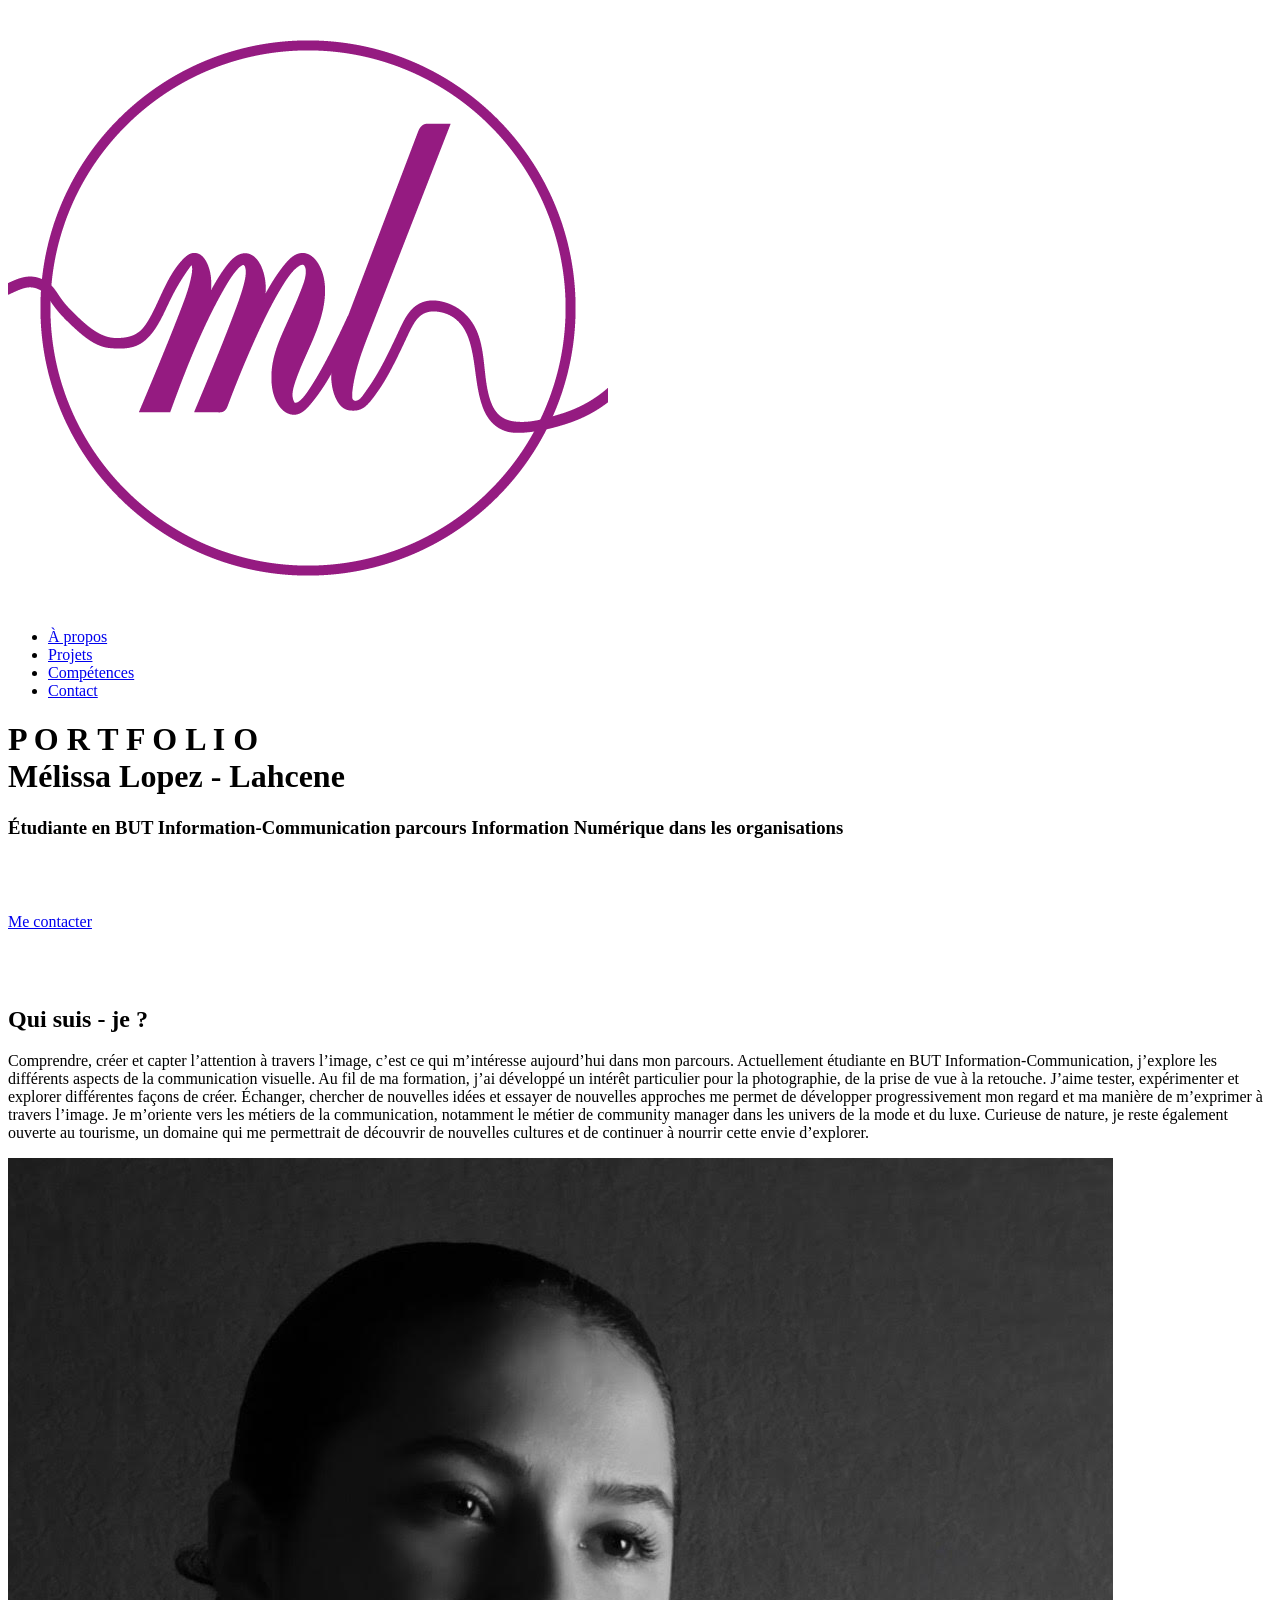
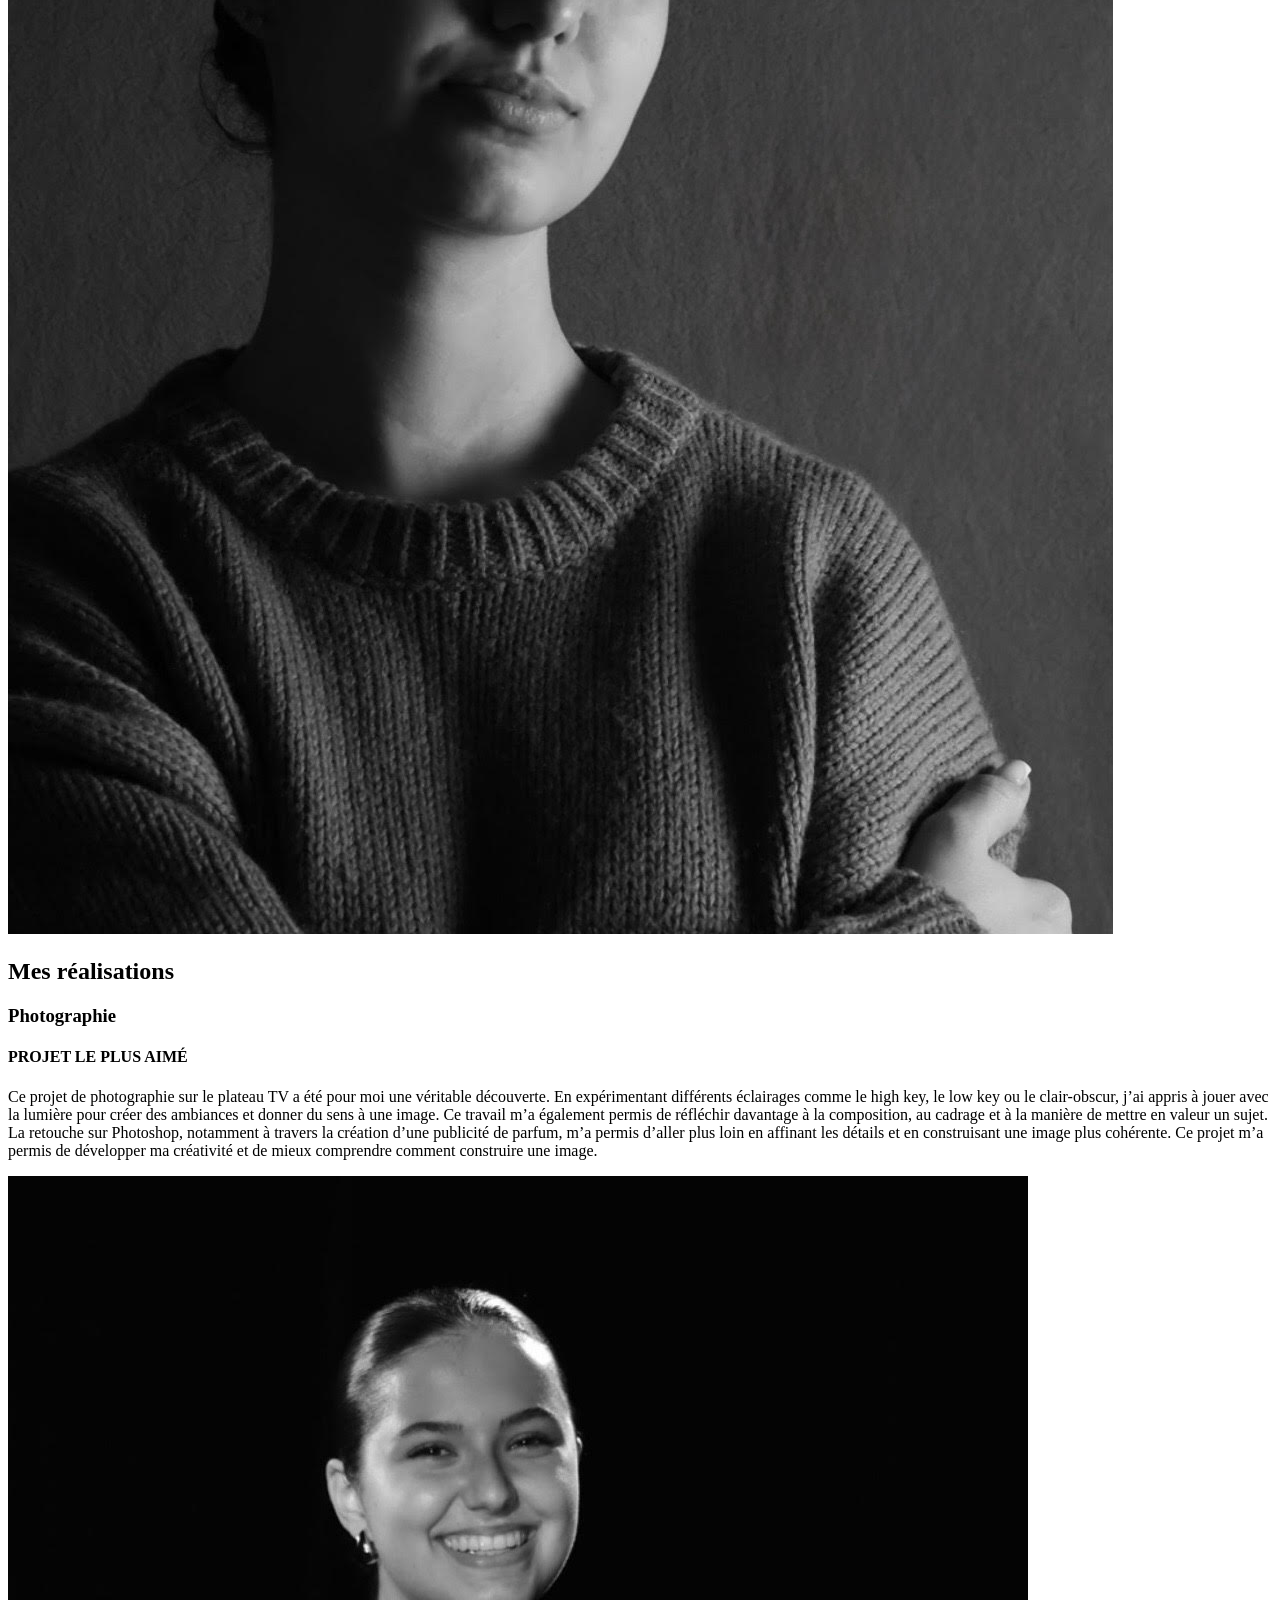
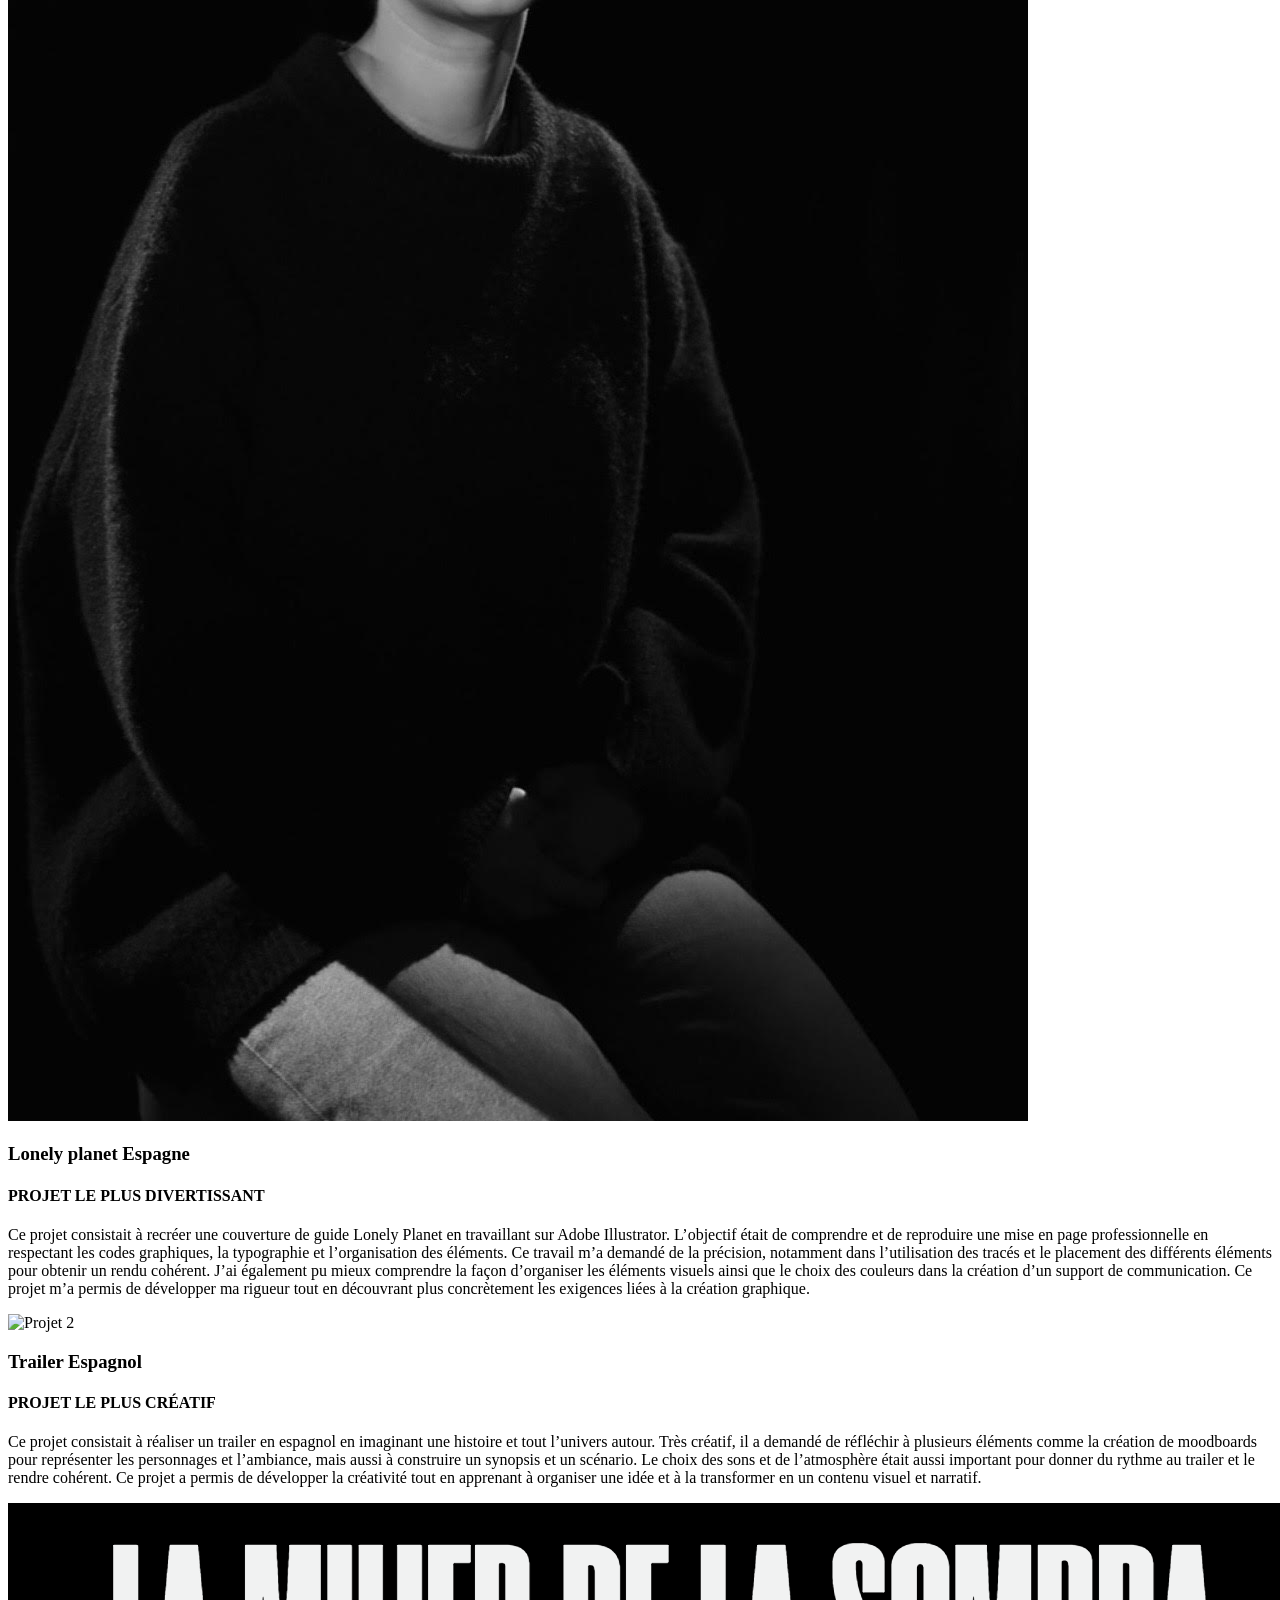
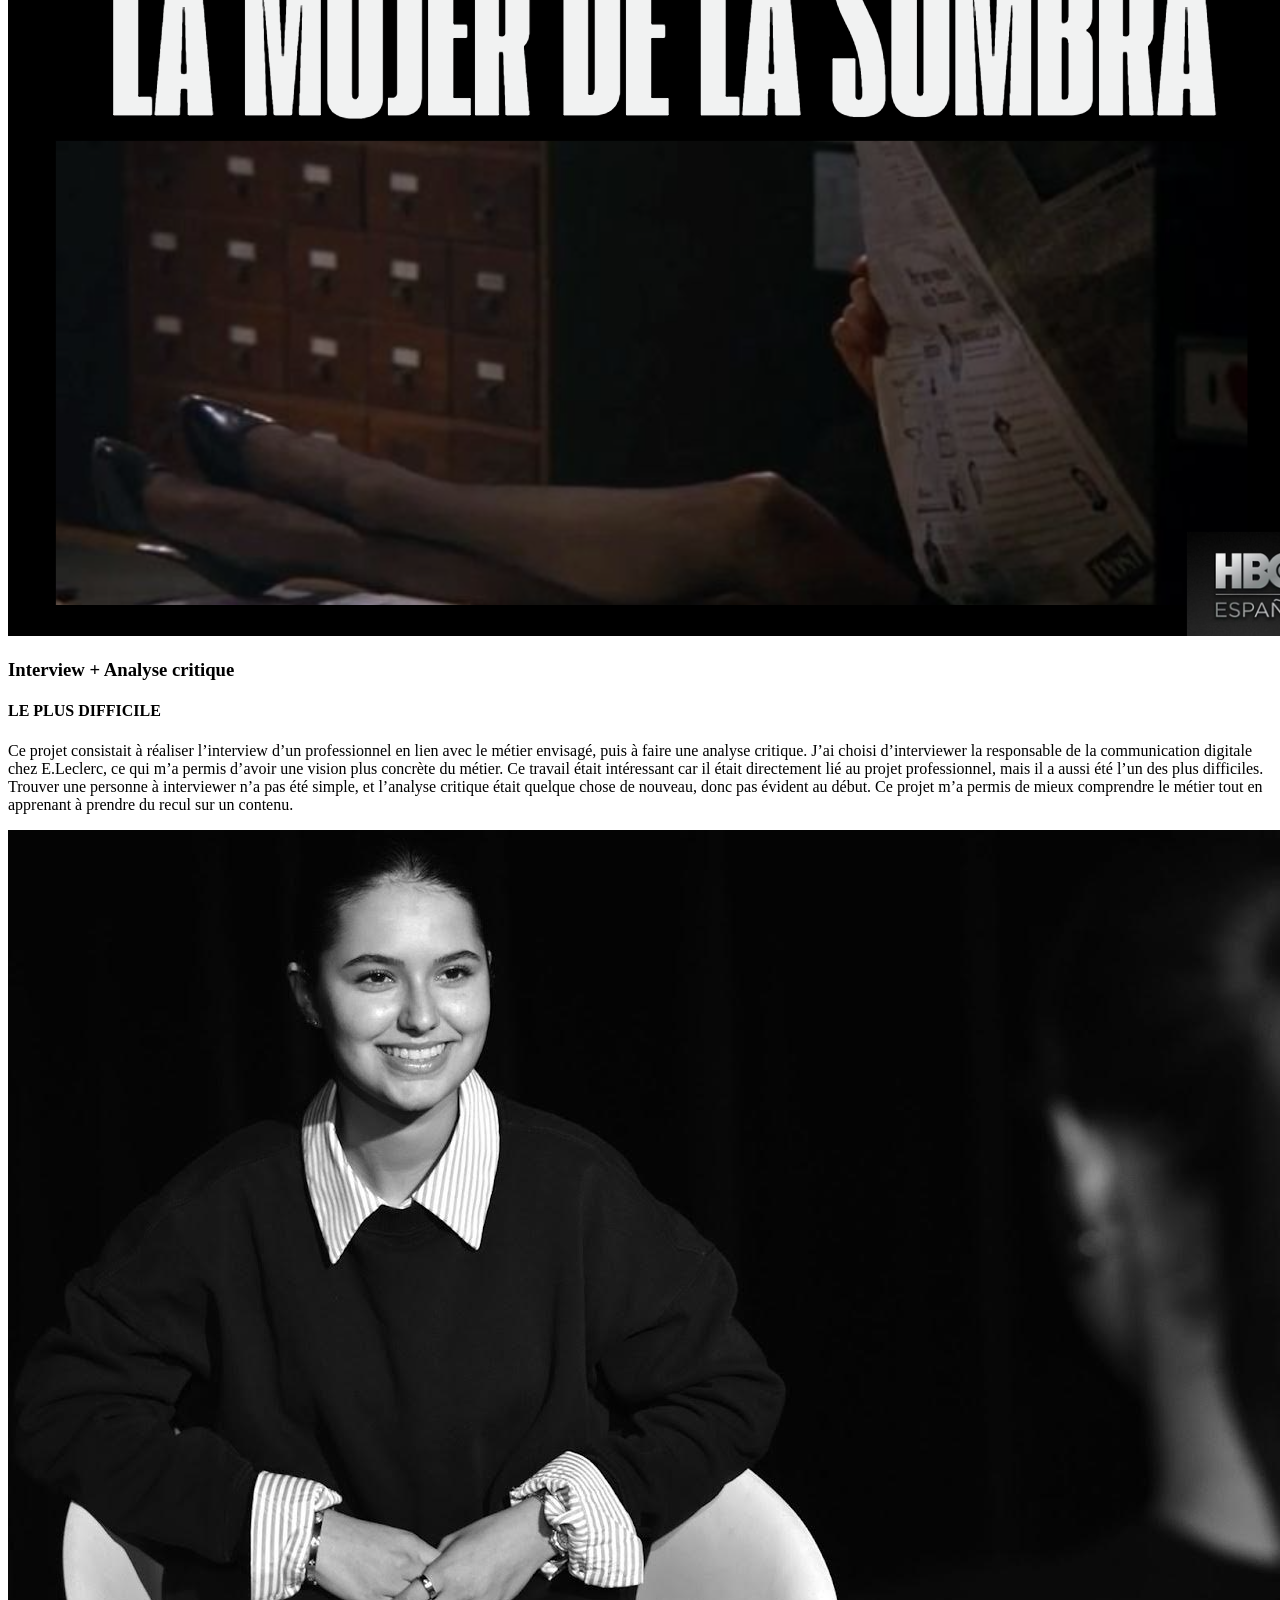
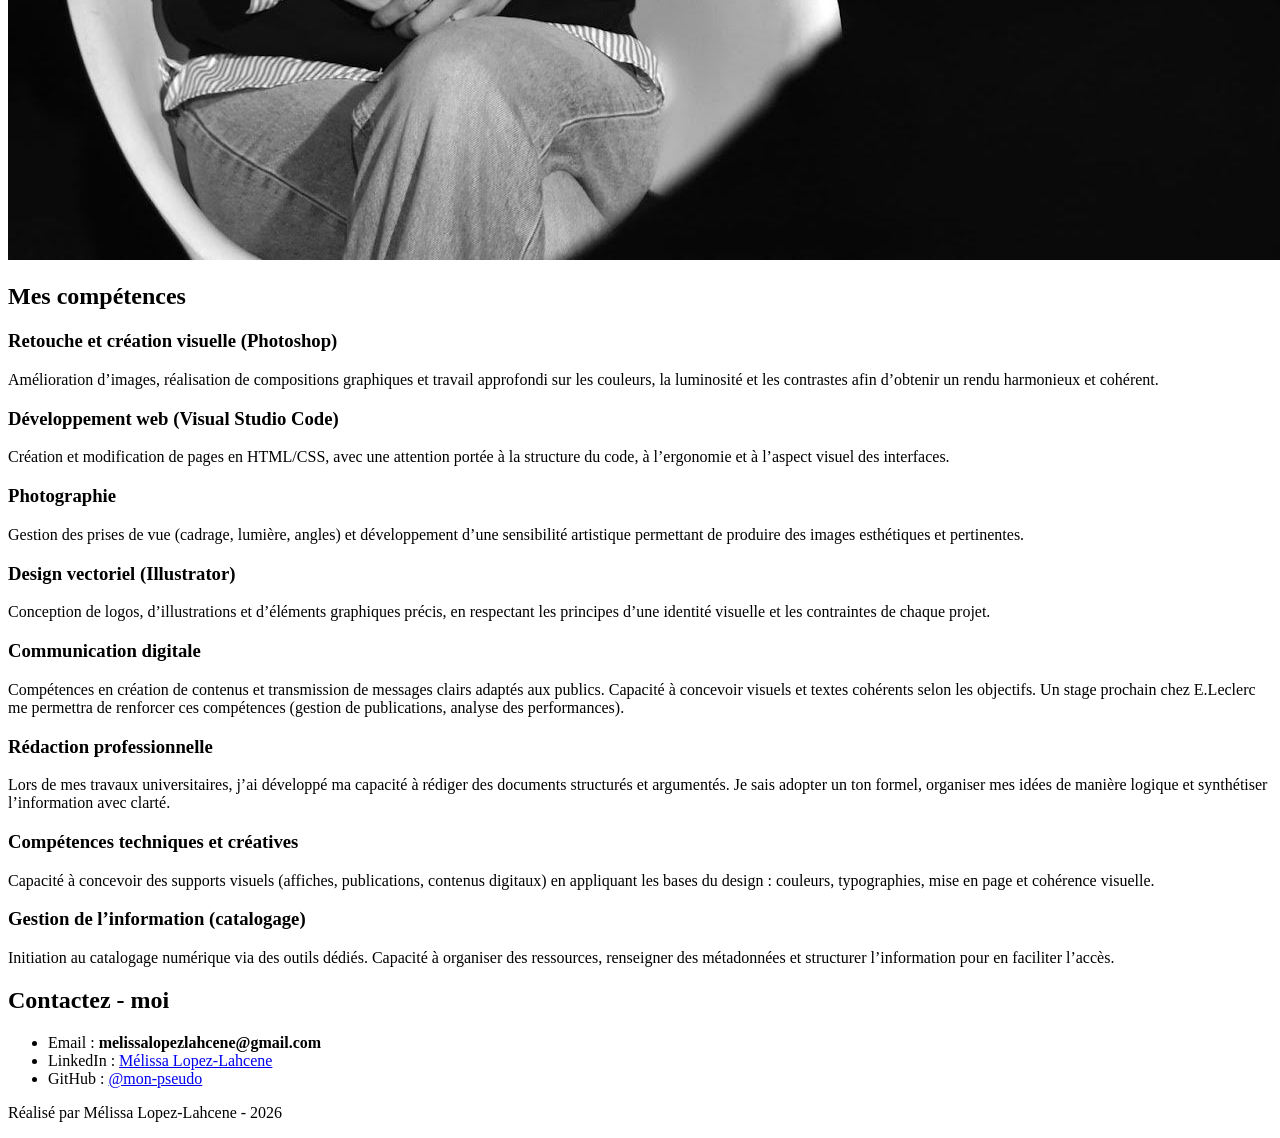
==== index.html @ 07a75ca9 "Add files via upload Premier envoi du site" ====
<!DOCTYPE html>
<html lang="fr">
<head>
    <meta charset="UTF-8">
    <meta name="viewport" content="width=device-width, initial-scale=1.0">
    <title>Portfolio Mélissa Lopez-Lahcene</title>
    <link rel="stylesheet" href="styles/styles-minimalist.css">
</head>
<body>

    <nav>
        <a href="index.html">
            <img src="images/Logo.png" alt="Logo" class="img-logo">
        </a>
        <ul>
            <li><a href="#about">À propos</a></li>
            <li><a href="#projects">Projets</a></li>
            <li><a href="#skills">Compétences</a></li>
            <li><a href="#contact">Contact</a></li>
        </ul>
    </nav>

    <header>
        <div id="hero-text">
            <h1>
                
                <span class="title">
                    <span>P</span>
                    <span>O</span>
                    <span>R</span>
                    <span>T</span>
                    <span>F</span>
                    <span>O</span>
                    <span>L</span>
                    <span>I</span>
                    <span>O</span>
                </span>

                <br>
                <span class="subtitle">
                     Mélissa Lopez - Lahcene
                </span>
            </h1>
    
            <h3>Étudiante en BUT Information-Communication parcours Information Numérique dans les organisations</h3>
            <a style="line-height: 8;" href="#contact" class="btn">Me contacter</a>
    </header>

<section id="about">
    <h2>Qui suis - je ?</h2>

    <div class="about-container">
        <p>
            Comprendre, créer et capter l’attention à travers l’image, c’est ce qui m’intéresse aujourd’hui dans mon parcours.
            Actuellement étudiante en BUT Information-Communication, j’explore les différents aspects de la communication visuelle. Au fil de ma formation, j’ai développé un intérêt particulier pour la photographie, de la prise de vue à la retouche.
            J’aime tester, expérimenter et explorer différentes façons de créer. Échanger, chercher de nouvelles idées et essayer de nouvelles approches me permet de développer progressivement mon regard et ma manière de m’exprimer à travers l’image.
            Je m’oriente vers les métiers de la communication, notamment le métier de community manager dans les univers de la mode et du luxe. Curieuse de nature, je reste également ouverte au tourisme, un domaine qui me permettrait de découvrir de nouvelles cultures et de continuer à nourrir cette envie d’explorer.
        </p>

        <img src="images/Photo à propos de moi.jpg" alt="Photo de moi">
    </div>
</section>

    <section id="projects">
        <h2>Mes réalisations</h2>
        <div class="grid-2">
            <article>
                 <div class="info">
                    <h3>Photographie</h3>
                    <h4>PROJET LE PLUS AIMÉ</h4>
                    <p class="description"> Ce projet de photographie sur le plateau TV a été pour moi une véritable découverte. 
                        En expérimentant différents éclairages comme le high key, le low key ou le clair-obscur, j’ai appris à jouer 
                        avec la lumière pour créer des ambiances et donner du sens à une image. Ce travail m’a également permis de réfléchir 
                        davantage à la composition, au cadrage et à la manière de mettre en valeur un sujet. La retouche sur Photoshop, notamment 
                        à travers la création d’une publicité de parfum, m’a permis d’aller plus loin en affinant les détails et en construisant 
                        une image plus cohérente. Ce projet m’a permis de développer ma créativité et de mieux comprendre comment construire une image.</p>
                </div>
                <div class="img-container"><img src="images/Cours photos.jpg" alt="Projet 1">
                </div>
            </article>

            <article>
                <div class="info">
                     <h3>Lonely planet Espagne</h3>
                    <h4>PROJET LE PLUS DIVERTISSANT</h4>
                    <p class="description"> Ce projet consistait à recréer une couverture de guide Lonely Planet en travaillant sur 
                        Adobe Illustrator. L’objectif était de comprendre et de reproduire une mise en page professionnelle en respectant 
                        les codes graphiques, la typographie et l’organisation des éléments. Ce travail m’a demandé de la précision, notamment 
                        dans l’utilisation des tracés et le placement des différents éléments pour obtenir un rendu cohérent. J’ai également pu 
                        mieux comprendre la façon d’organiser les éléments visuels ainsi que le choix des couleurs dans la création d’un support 
                        de communication. Ce projet m’a permis de développer ma rigueur tout en découvrant plus concrètement les exigences liées 
                        à la création graphique.</p>
                   
                </div>
                <div class="img-container">
                    <img src="images/lonely planet espagne.jpg" alt="Projet 2">
                </div>
            </article>

            <article>
                <div class="info">
                     <h3>Trailer Espagnol</h3>
                    <h4>PROJET LE PLUS CRÉATIF</h4>
                    <p class="description"> Ce projet consistait à réaliser un trailer en espagnol en imaginant une histoire et tout 
                        l’univers autour. Très créatif, il a demandé de réfléchir à plusieurs éléments comme la création de moodboards 
                        pour représenter les personnages et l’ambiance, mais aussi à construire un synopsis et un scénario. Le choix des 
                        sons et de l’atmosphère était aussi important pour donner du rythme au trailer et le rendre cohérent. Ce projet 
                        a permis de développer la créativité tout en apprenant à organiser une idée et à la transformer en un contenu visuel 
                        et narratif.</p>
                  
                </div>
                <div class="img-container">
                    <a href="https://canva.link/hrxlxkyrb93m8ll" target="_blank">
                       <img src="images/Trailer espagnol.png" alt="Projet 3">
                    </a>
                </div>
            </article>

            <article>
                <div class="info">
                     <h3>Interview + Analyse critique</h3>
                    <h4>LE PLUS DIFFICILE</h4>
                    <p class="description"> Ce projet consistait à réaliser l’interview d’un professionnel en lien avec le métier envisagé, puis 
                        à faire une analyse critique. J’ai choisi d’interviewer la responsable de la communication digitale chez E.Leclerc, ce qui m’a 
                        permis d’avoir une vision plus concrète du métier. Ce travail était intéressant car il était directement lié au projet 
                        professionnel, mais il a aussi été l’un des plus difficiles. Trouver une personne à interviewer n’a pas été simple, et 
                        l’analyse critique était quelque chose de nouveau, donc pas évident au début. Ce projet m’a permis de mieux comprendre 
                        le métier tout en apprenant à prendre du recul sur un contenu. </p>
                   
                </div>
                <div class="img-container">
                    <img src="images/Interview.jpg" alt="Projet 4">
                </div>
            </article>
            
        </div>
    </section>


     <section id="skills">
        <h2>Mes compétences</h2>
        <div class="grid-4">
            <article>
                <span class="icon"></span>
                <h3>Retouche et création visuelle (Photoshop)</h3>
                <p>Amélioration d’images, réalisation de compositions graphiques et travail approfondi sur les couleurs, la luminosité et les contrastes afin d’obtenir un rendu harmonieux et cohérent.</p>
            </article>

            <article>
                <span class="icon"></span>
                <h3>Développement web (Visual Studio Code)</h3>
                <p>Création et modification de pages en HTML/CSS, avec une attention portée à la structure du code, à l’ergonomie et à l’aspect visuel des interfaces.</p>
            </article>

            <article>
                <span class="icon"></span>
                <h3>Photographie</h3>
                <p>Gestion des prises de vue (cadrage, lumière, angles) et développement d’une sensibilité artistique permettant de produire des images esthétiques et pertinentes.</p>
            </article>

            <article>
                <span class="icon"></span>
                <h3>Design vectoriel (Illustrator)</h3>
                <p>Conception de logos, d’illustrations et d’éléments graphiques précis, en respectant les principes d’une identité visuelle et les contraintes de chaque projet.</p>
            </article>

            <article>
                <span class="icon"></span>
                <h3>Communication digitale</h3>
                <p>Compétences en création de contenus et transmission de messages clairs adaptés aux publics. Capacité à concevoir visuels et textes cohérents selon les objectifs. Un stage prochain chez E.Leclerc me permettra de renforcer ces compétences (gestion de publications, analyse des performances).</p>
            </article>

            <article>
                <span class="icon"></span>
                <h3>Rédaction professionnelle</h3>
                <p> Lors de mes travaux universitaires, j’ai développé ma capacité à rédiger des documents structurés et argumentés. Je sais adopter un ton formel, organiser mes idées de manière logique et synthétiser l’information avec clarté.</p>
            </article>

            <article>
                <span class="icon"></span>
                <h3>Compétences techniques et créatives</h3>
                <p>Capacité à concevoir des supports visuels (affiches, publications, contenus digitaux) en appliquant les bases du design : couleurs, typographies, mise en page et cohérence visuelle.</p>
            </article>
            
            <article>
                <span class="icon"></span>
                <h3>Gestion de l’information (catalogage)</h3>
                <p>Initiation au catalogage numérique via des outils dédiés. Capacité à organiser des ressources, renseigner des métadonnées et structurer l’information pour en faciliter l’accès.</p>
            </article>

        </div>
    </section>

    <section id="contact">
        <h2>Contactez - moi</h2>
        <ul>
            <li>Email : <strong>melissalopezlahcene@gmail.com</strong></li>
            <li>LinkedIn : <a href="https://www.linkedin.com/in/m%C3%A9lissa-lopez-lahcene-a9044739a/" 
                              target="_blank"> Mélissa Lopez-Lahcene </a></li>
            <li>GitHub : <a href="#">@mon-pseudo</a></li>
        </ul>
    </section>

    <footer>
        <p>Réalisé par Mélissa Lopez-Lahcene - 2026</p>
    </footer>

</body>
</html>
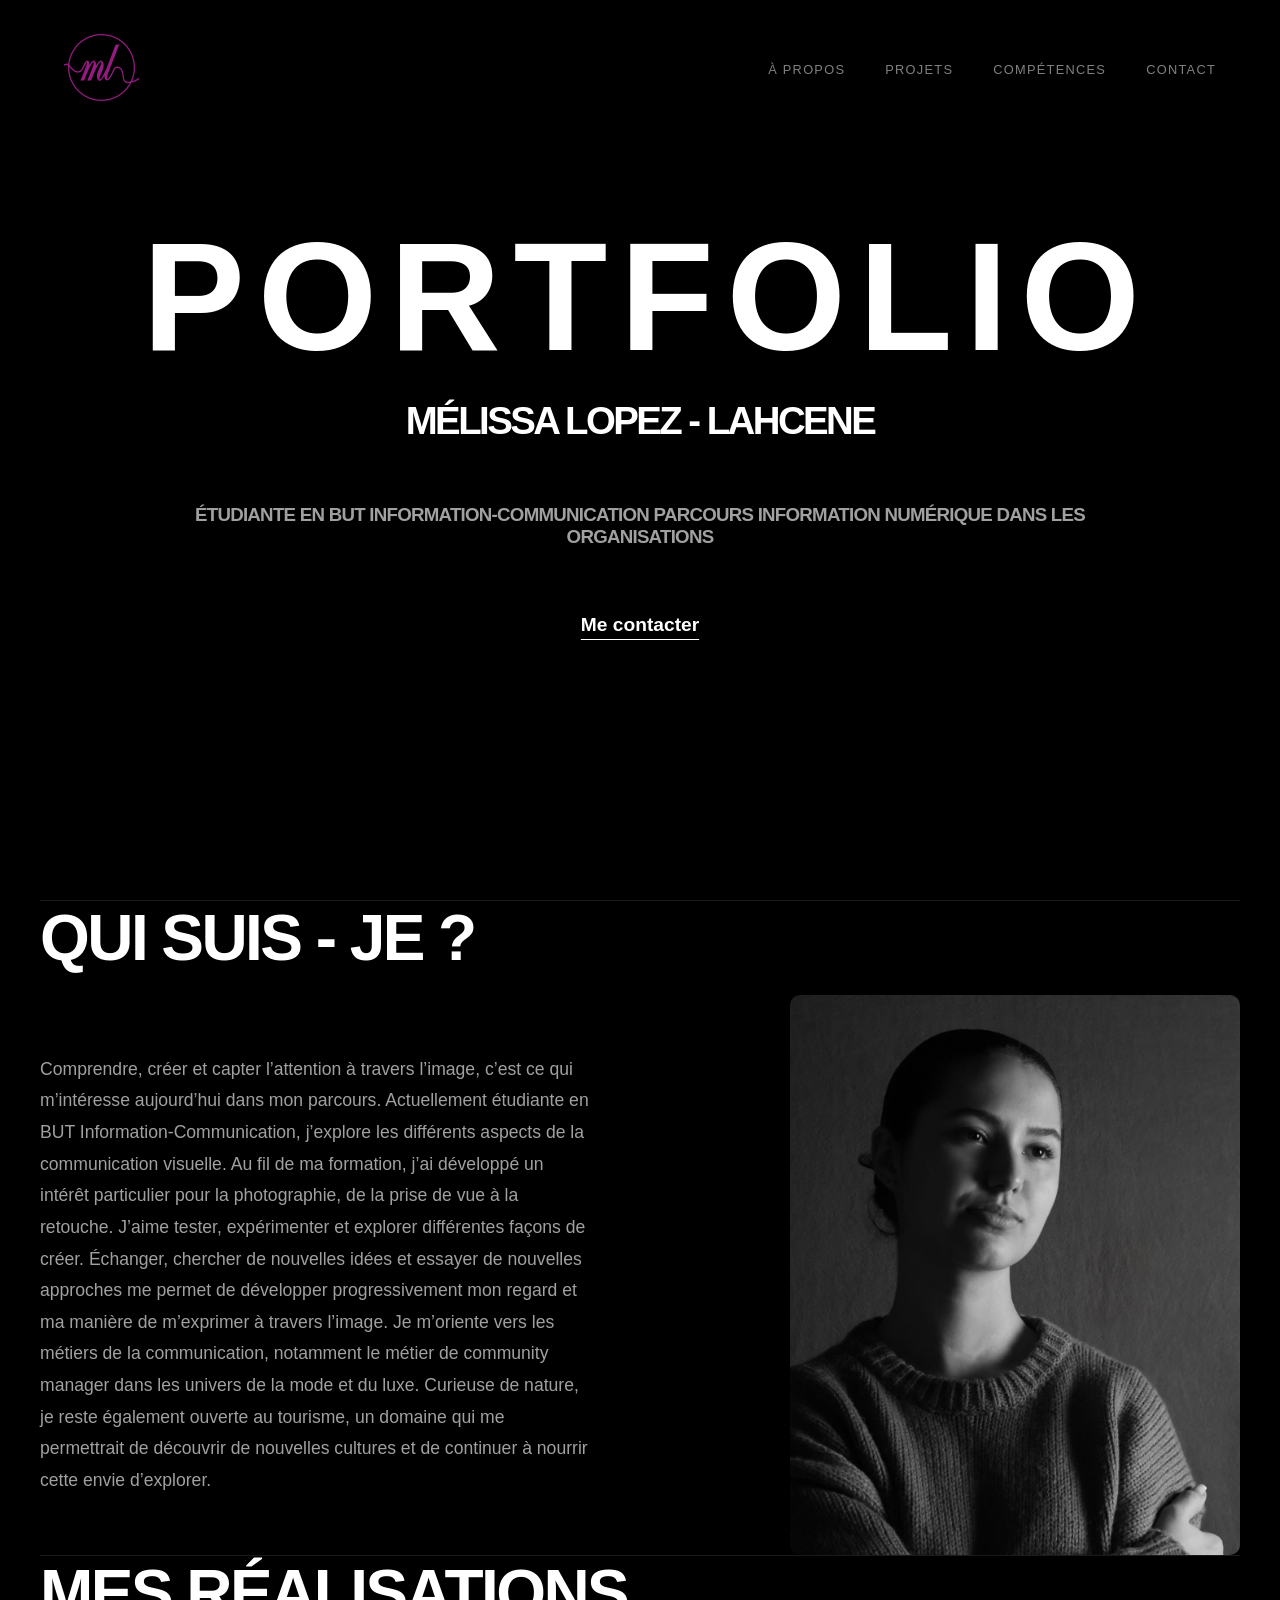
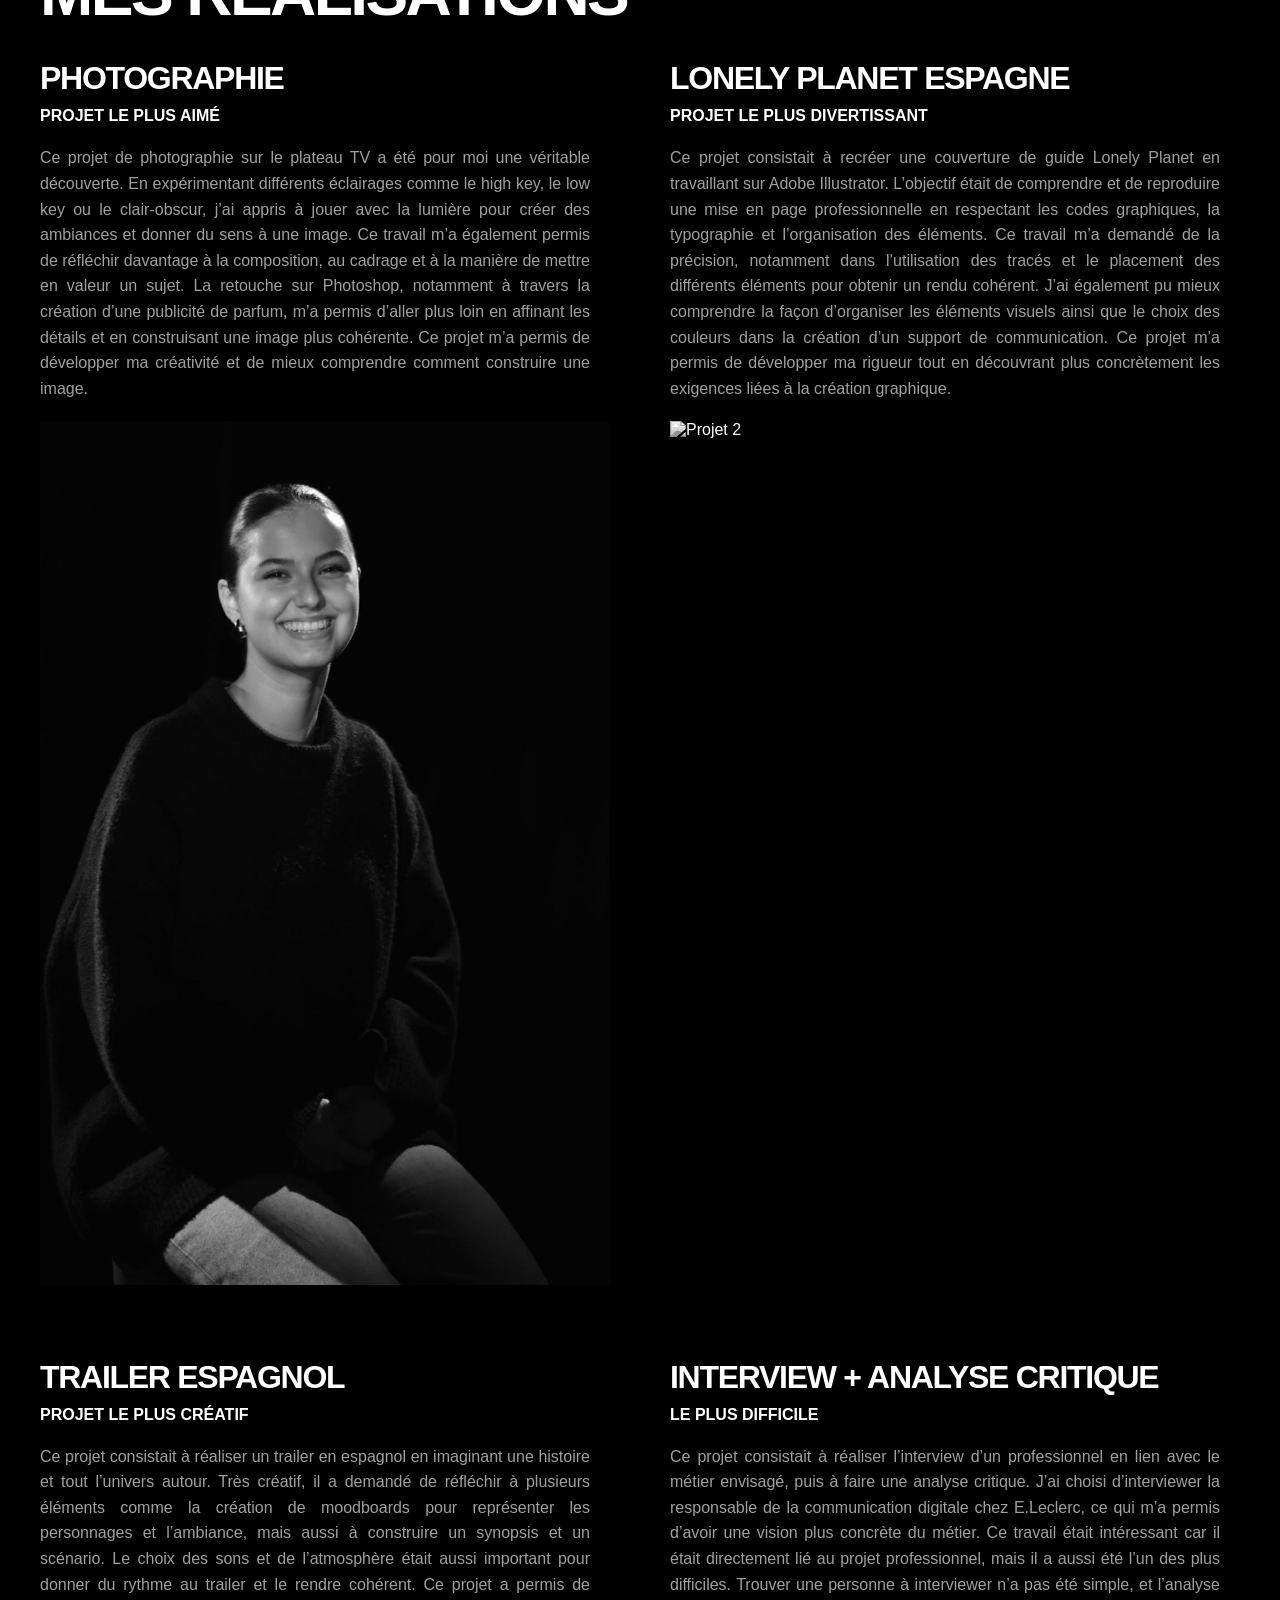
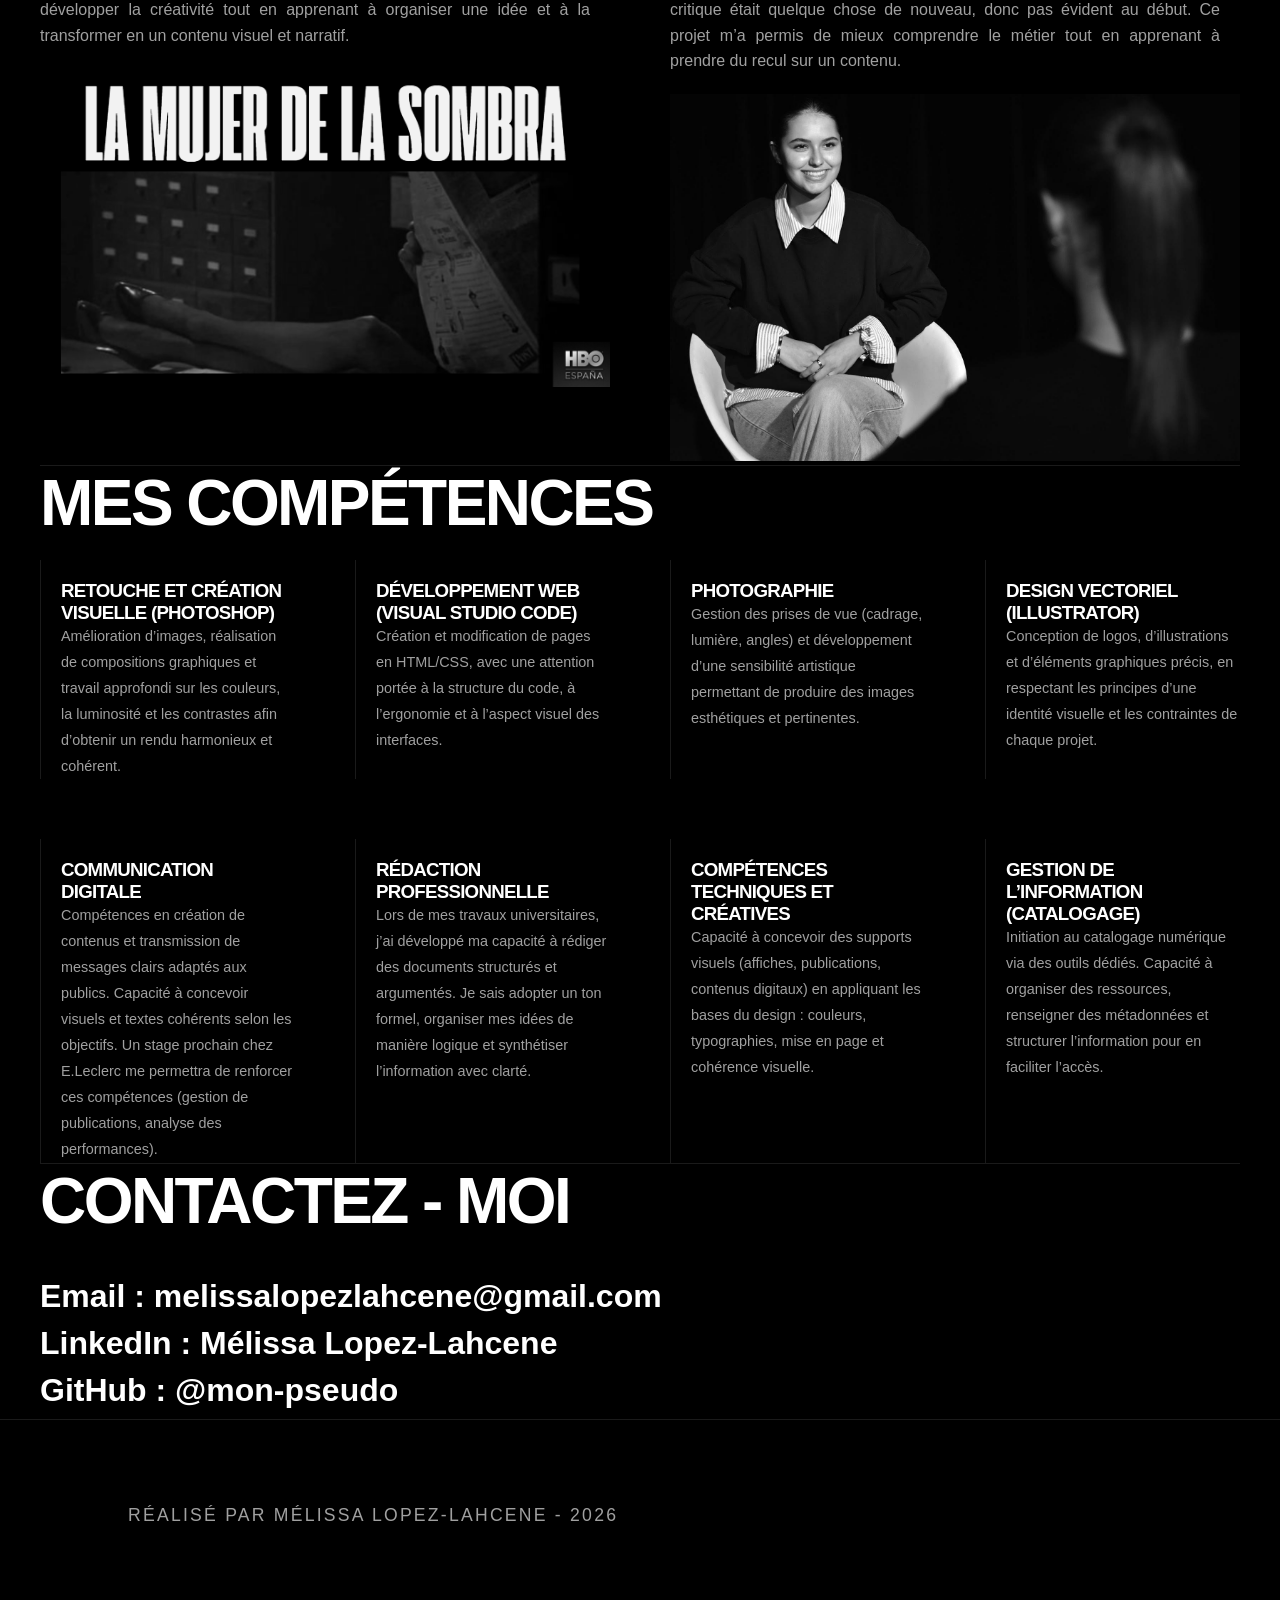
==== commit 9b464bf2: "Add files via upload Premier envoi du site" ====
--- a/index.html
+++ b/index.html
@@ -4,7 +4,7 @@
     <meta charset="UTF-8">
     <meta name="viewport" content="width=device-width, initial-scale=1.0">
     <title>Portfolio Mélissa Lopez-Lahcene</title>
-    <link rel="stylesheet" href="styles/styles-minimalist.css">
+    <link rel="stylesheet" href="./style.css">
 </head>
 <body>
 
--- a/style.css
+++ b/style.css
@@ -0,0 +1,260 @@
+/* --- VARIABLES --- */
+:root {
+    --bg: #000000;
+    --text: #ffffff;
+    --grey: #1a1a1a;
+    --accent: #ffffff;
+    --transition: all 0.5s ease;
+}
+
+/* --- RESET & BASE --- */
+* { margin: 0; padding: 0; box-sizing: border-box; }
+html { scroll-behavior: smooth; }
+body { 
+    background-color: var(--bg);
+    color: var(--text);
+    font-family: 'Inter', 'Helvetica Neue', sans-serif;
+    -webkit-font-smoothing: antialiased;
+    overflow-x: hidden; /* ✅ corrige le scroll horizontal */
+}
+
+/* --- TYPOGRAPHIE --- */
+p {
+    max-width: 70ch;
+    margin-inline: 0;
+    font-size: 1.1rem;
+    line-height: 1.8;
+    color: #a0a0a0;
+}
+
+h1, h2, h3 { 
+    font-weight: 800; 
+    text-transform: uppercase;
+    letter-spacing: -0.04em;
+}
+
+/* --- NAVIGATION --- */
+nav {
+    position: fixed;
+    top: 0;
+    width: 100%;
+    display: flex;
+    justify-content: space-between;
+    align-items: center;
+    padding: 30px 5%;
+    background: rgba(0,0,0,0.9);
+    z-index: 1000;
+}
+
+#logo { font-size: 0.9rem; letter-spacing: 0.2em; font-weight: 900; }
+#logo img { display: none; }
+
+nav ul { display: flex; list-style: none; gap: 40px; }
+nav a { 
+    text-decoration: none; 
+    color: var(--text); 
+    font-size: 0.8rem; 
+    text-transform: uppercase;
+    letter-spacing: 0.1em;
+    opacity: 0.5;
+}
+nav a:hover { opacity: 1; }
+
+.img-logo { width: 75px; }
+nav a:has(.img-logo){ opacity: 1; }
+
+/* --- HEADER --- */
+header {
+    height: 100vh;
+    display: flex;
+    align-items: center;
+    justify-content: center;
+    padding: 0 10%;
+}
+
+/* --- HERO TEXT --- */
+#hero-text {
+    text-align: center;
+}
+
+/* taille globale cohérente */
+#hero-text h1 { 
+    font-size: clamp(2rem, 6vw, 4rem);
+    line-height: 1.2;
+    margin: 0;
+}
+
+/* --- PORTFOLIO (animés) --- */
+#hero-text .title span {
+    font-size: clamp(4.5rem, 12vw, 10.5rem);
+    line-height: 1.3;
+
+    opacity: 0;
+    display: inline-block;
+    transform: translateY(20px);
+    animation: appear 2s forwards;
+}
+
+/* --- NOM --- */
+#hero-text .subtitle {
+    font-size: clamp(1.5rem, 3vw, 2.5rem);
+    display: block;
+
+    opacity: 0;
+    animation: fadeIn 1s ease forwards;
+    animation-delay: 1s;
+}
+
+/* petit texte */
+#hero-text h3{
+    margin-top: 60px;
+    color: #a0a0a0;
+}
+
+#hero-img { display: none; }
+
+/* --- BOUTON --- */
+.btn {
+    font-size: 1.2rem;
+    color: var(--text);
+    text-decoration: underline;
+    text-underline-offset: 8px;
+    font-weight: bold;
+}
+
+/* --- SECTIONS --- */
+section { 
+    border-top: 1px solid var(--grey); 
+    max-width: 1200px;
+    margin:auto;
+}
+
+section h2 { 
+    font-size: 5vw; 
+    margin-bottom: 20px; 
+}
+
+/* Grilles */
+.grid-4, .grid-2 { display: grid; gap: 60px; }
+.grid-4 { grid-template-columns: repeat(auto-fit, minmax(200px, 1fr)); }
+.grid-2 { grid-template-columns: repeat(auto-fit, minmax(400px, 1fr)); }
+
+/* --- COMPÉTENCES --- */
+#skills article {
+    border-left: 1px solid var(--grey);
+    padding-left: 20px;
+    transition: var(--transition);
+}
+#skills article:hover { border-left-color: var(--text); }
+#skills article p { font-size: 0.9rem; }
+.icon { filter: grayscale(1) brightness(2); margin-bottom: 20px; display: block; }
+
+/* --- RÉALISATIONS --- */
+#projects article {
+    display: block;
+    background: transparent;
+    transition: var(--transition);
+}
+
+#projects .img-container { 
+    margin-top: 20px;
+    overflow: hidden;
+}
+
+#projects img { 
+    width: 100%; 
+    height: 100%; 
+    object-fit: cover; 
+    filter: grayscale(100%);
+    transition: var(--transition); 
+}
+
+#projects article:hover img { 
+    filter: grayscale(0%);
+    transform: scale(1.03);
+}
+
+#projects .info h3 { 
+    font-size: 2rem; 
+    margin: 10px 0; 
+}
+
+h4 { margin-bottom: 20px; }
+
+.description {
+    text-align: justify;
+    line-height: 1.6;   /* un peu moins espacé */
+    font-size: 1rem;  /* ⬅️ réduit la taille du texte */
+    max-width: 550px;   /* ⬅️ évite que ça fasse une ligne trop longue */
+}
+
+#projects .info img {
+    width: 70%;
+    height: 100%;
+    object-fit: cover;
+}
+
+/* --- CONTACT --- */
+#contact { text-align: left; }
+#contact ul { list-style: none; margin-top: 40px; }
+#contact li { font-size: 2rem; font-weight: bold; margin-bottom: 10px; }
+#contact a { color: var(--text); text-decoration: none; }
+#contact a:hover { color: #555; }
+
+/* --- FOOTER --- */
+footer {
+    padding: 80px 10%;
+    border-top: 1px solid var(--grey);
+    font-size: 0.7rem;
+    text-transform: uppercase;
+    letter-spacing: 0.2em;
+    color: #555;
+}
+
+/* --- RESPONSIVE --- */
+@media (max-width: 768px) {
+    #hero-text h1 { font-size: 4rem; }
+    section h2 { font-size: 2.5rem; }
+    nav ul { display: none; }
+}
+
+section {
+    scroll-margin-top: 120px;
+}
+
+/* --- ANIMATIONS --- */
+@keyframes appear {
+    to {
+        opacity: 1;
+        transform: translateY(0);
+    }
+}
+
+@keyframes fadeIn {
+    to {
+        opacity: 1;
+    }
+}
+
+/* --- ABOUT --- */
+.about-container {
+    display: flex;
+    align-items: center;
+    gap: 200px;}
+
+.about-container p {
+    flex: 20;}
+
+.about-container img {
+    width: 450px;
+    border-radius: 10px;}
+
+/* Responsive */
+@media (max-width: 768px) {
+    .about-container {
+        flex-direction: column;
+        text-align: center;}
+
+    .about-container img {
+        width: 70%;}
+}
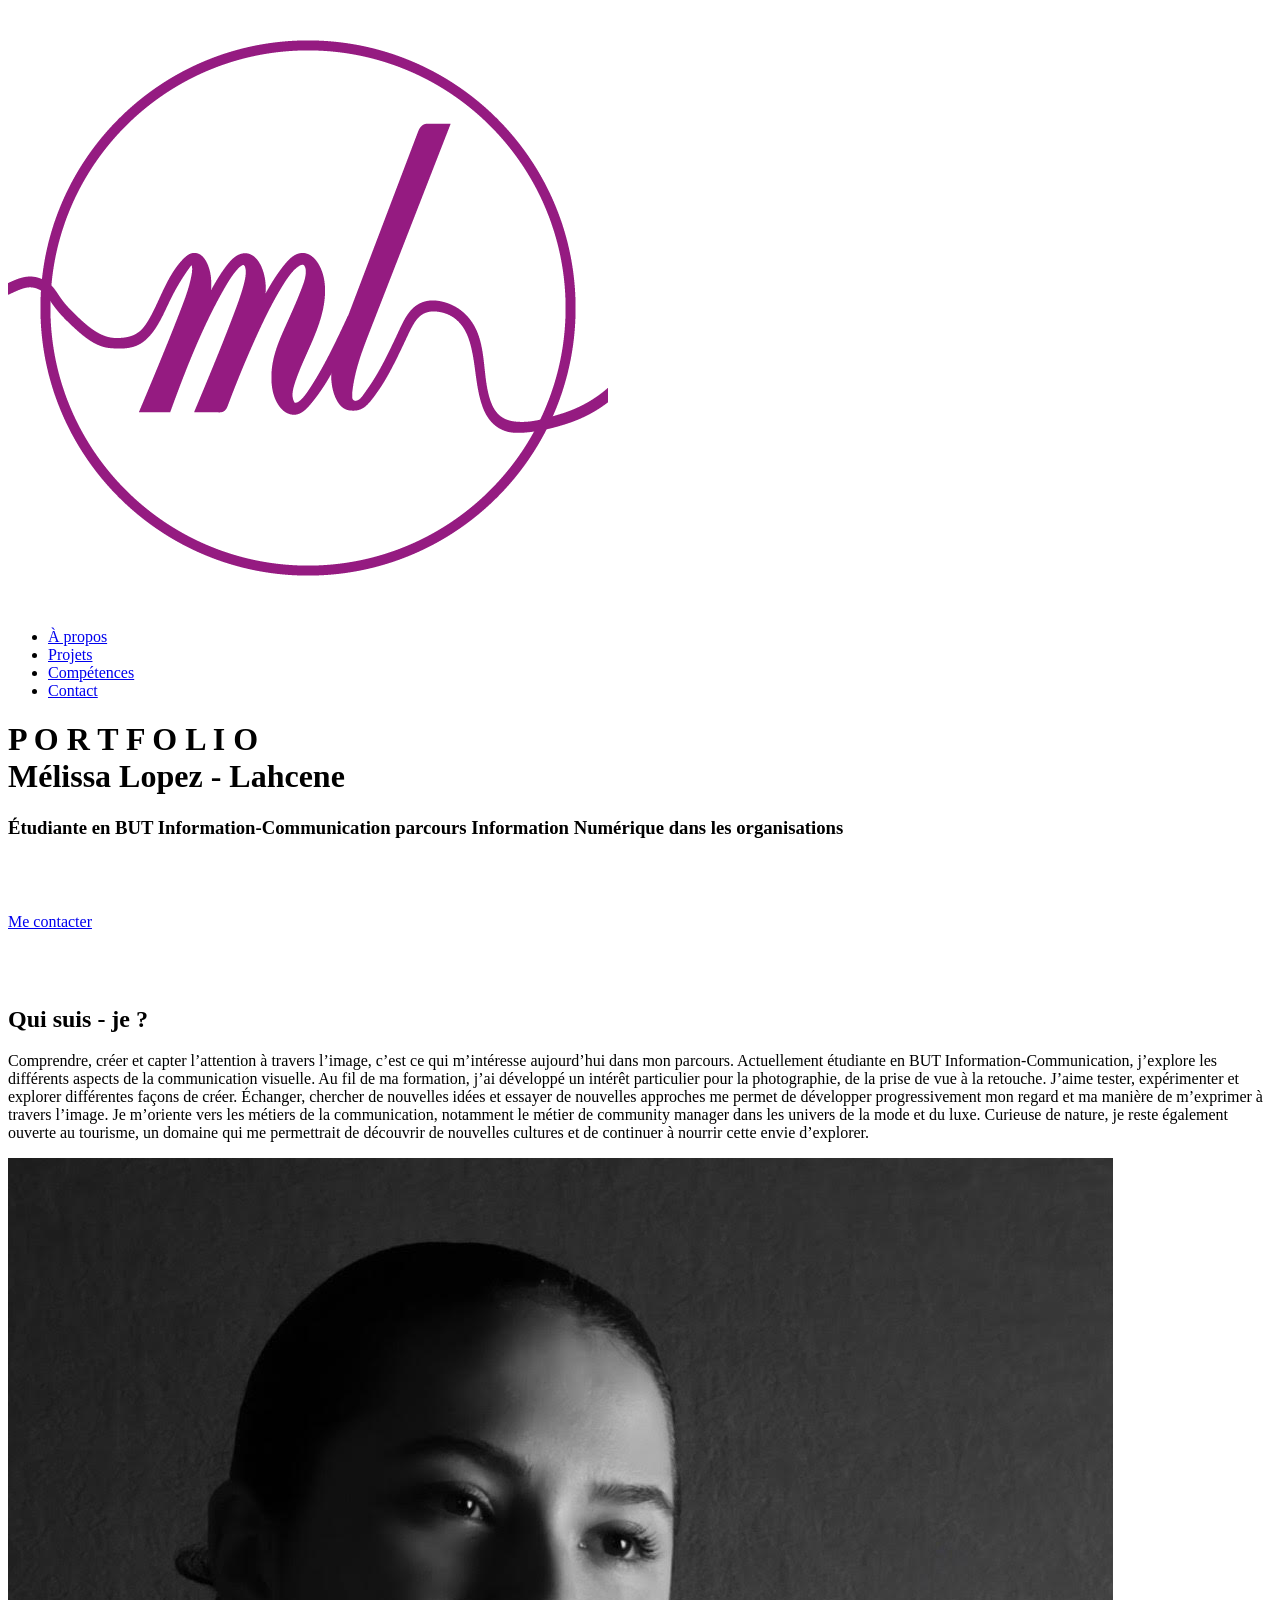
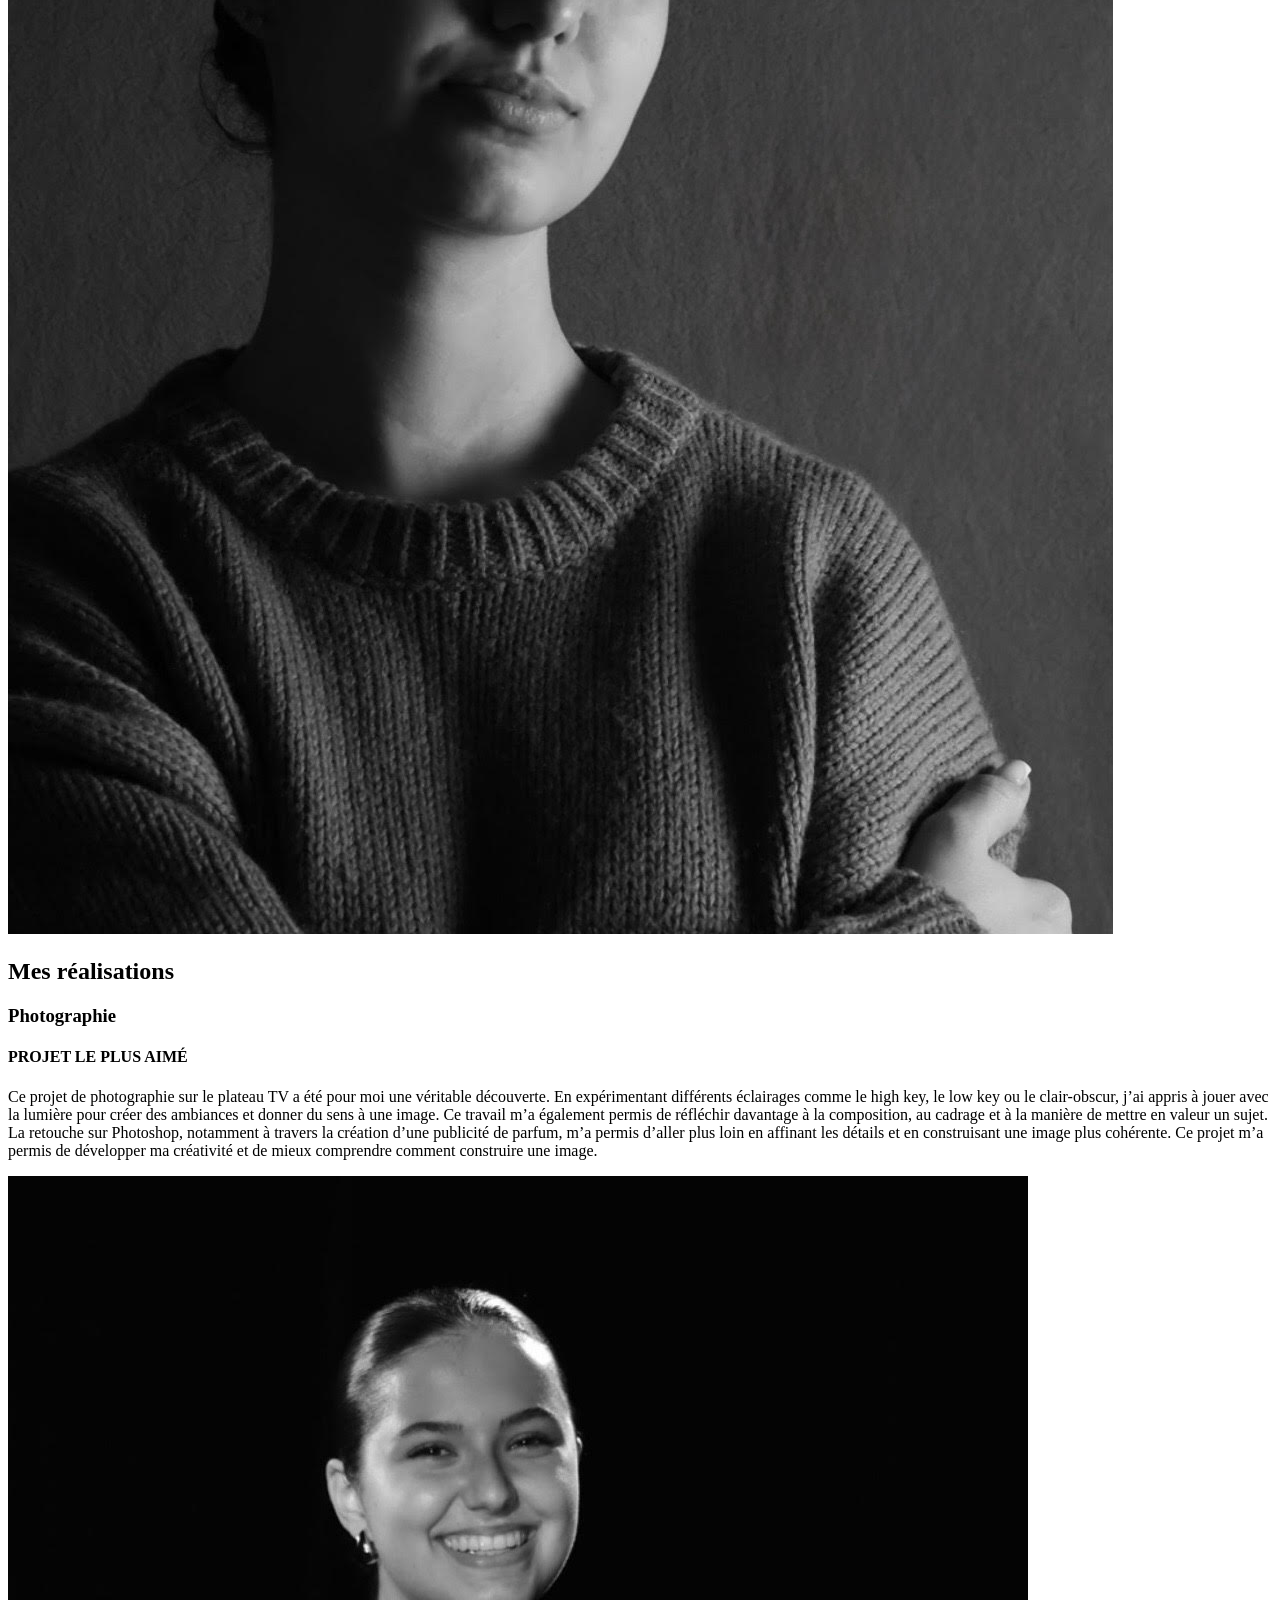
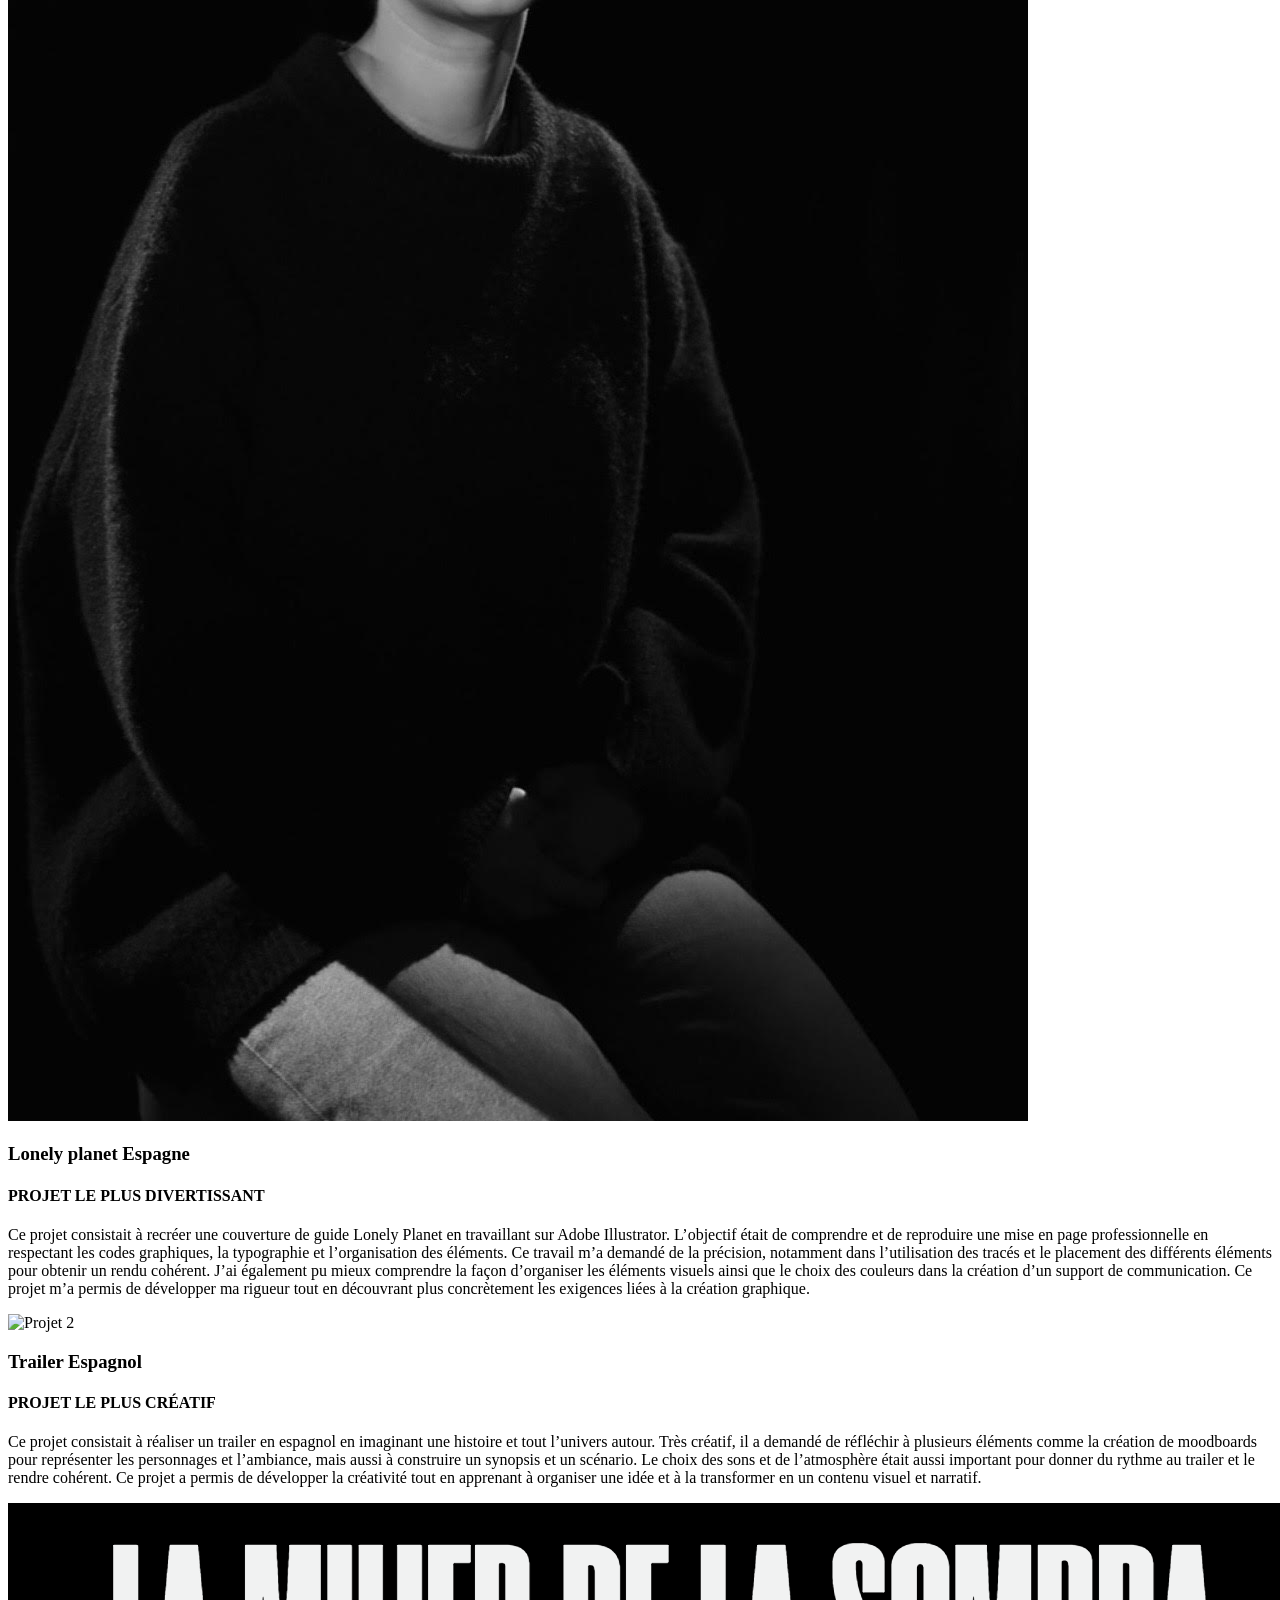
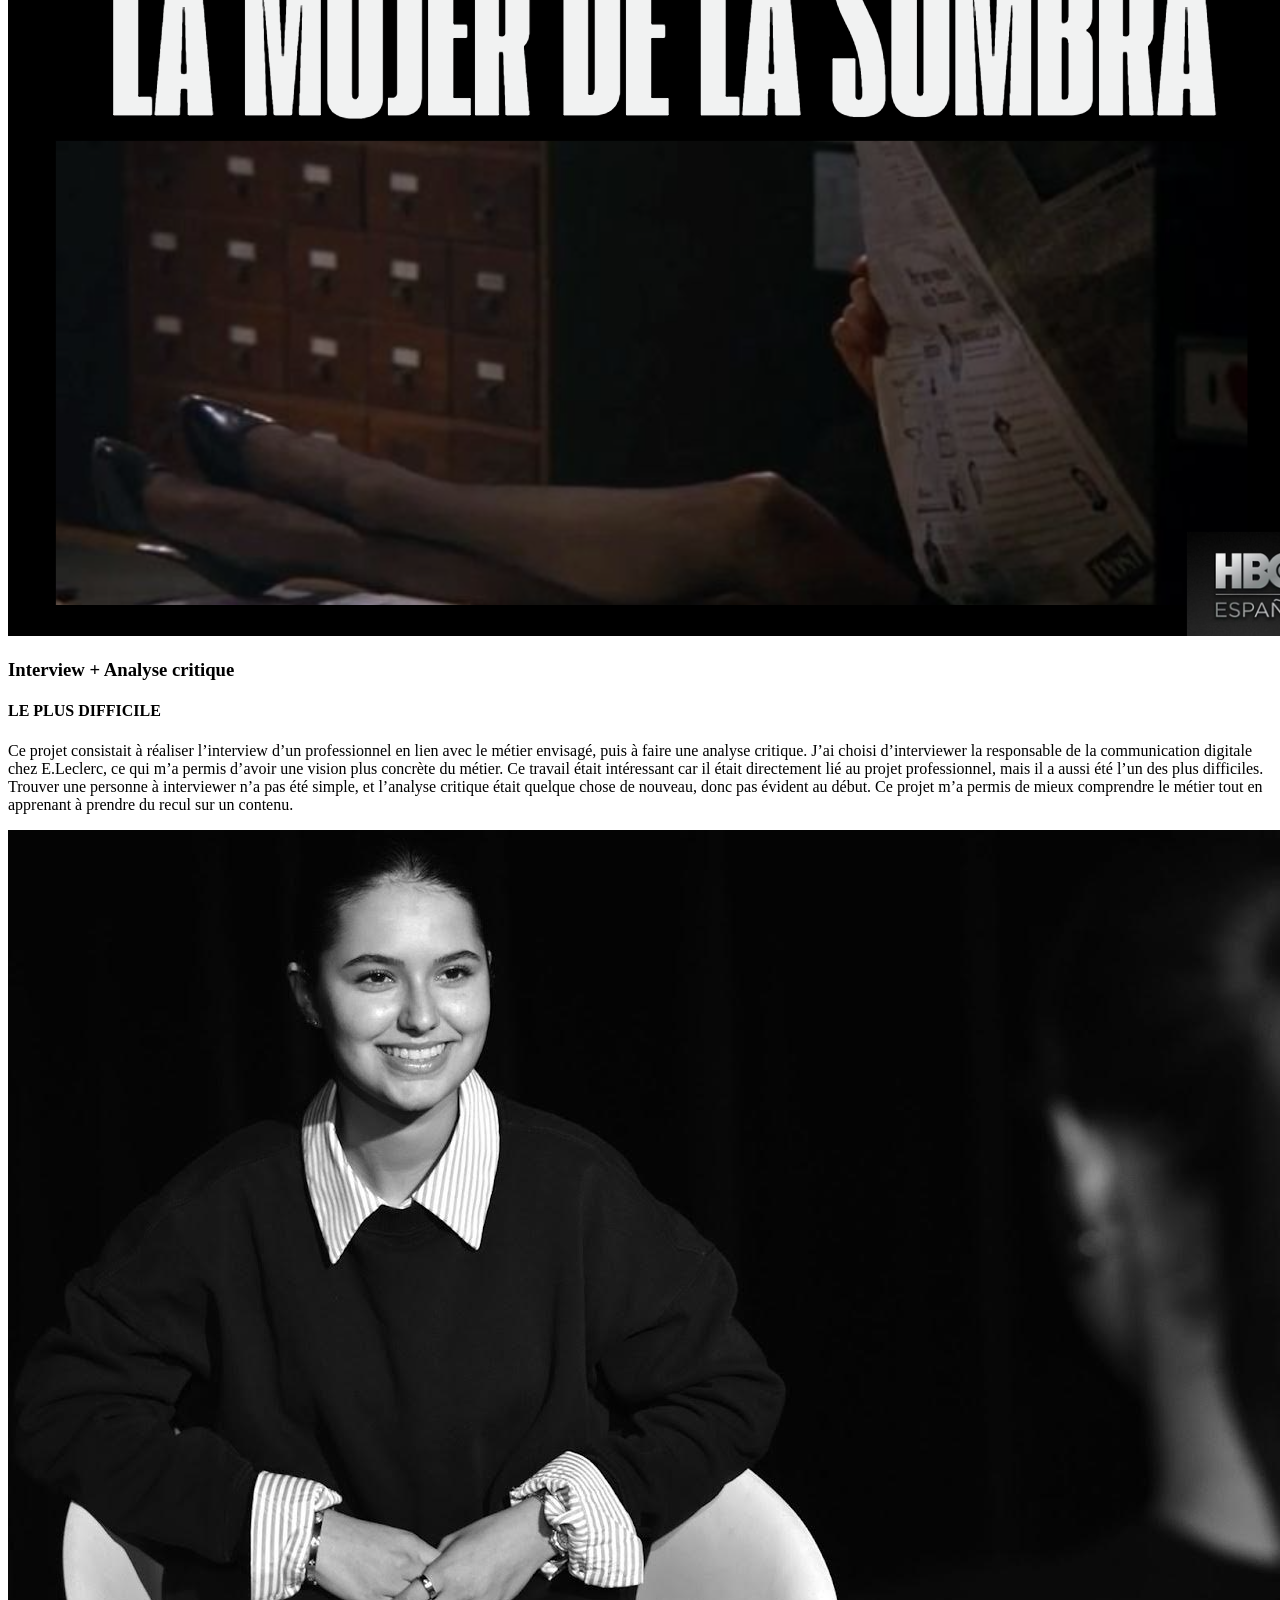
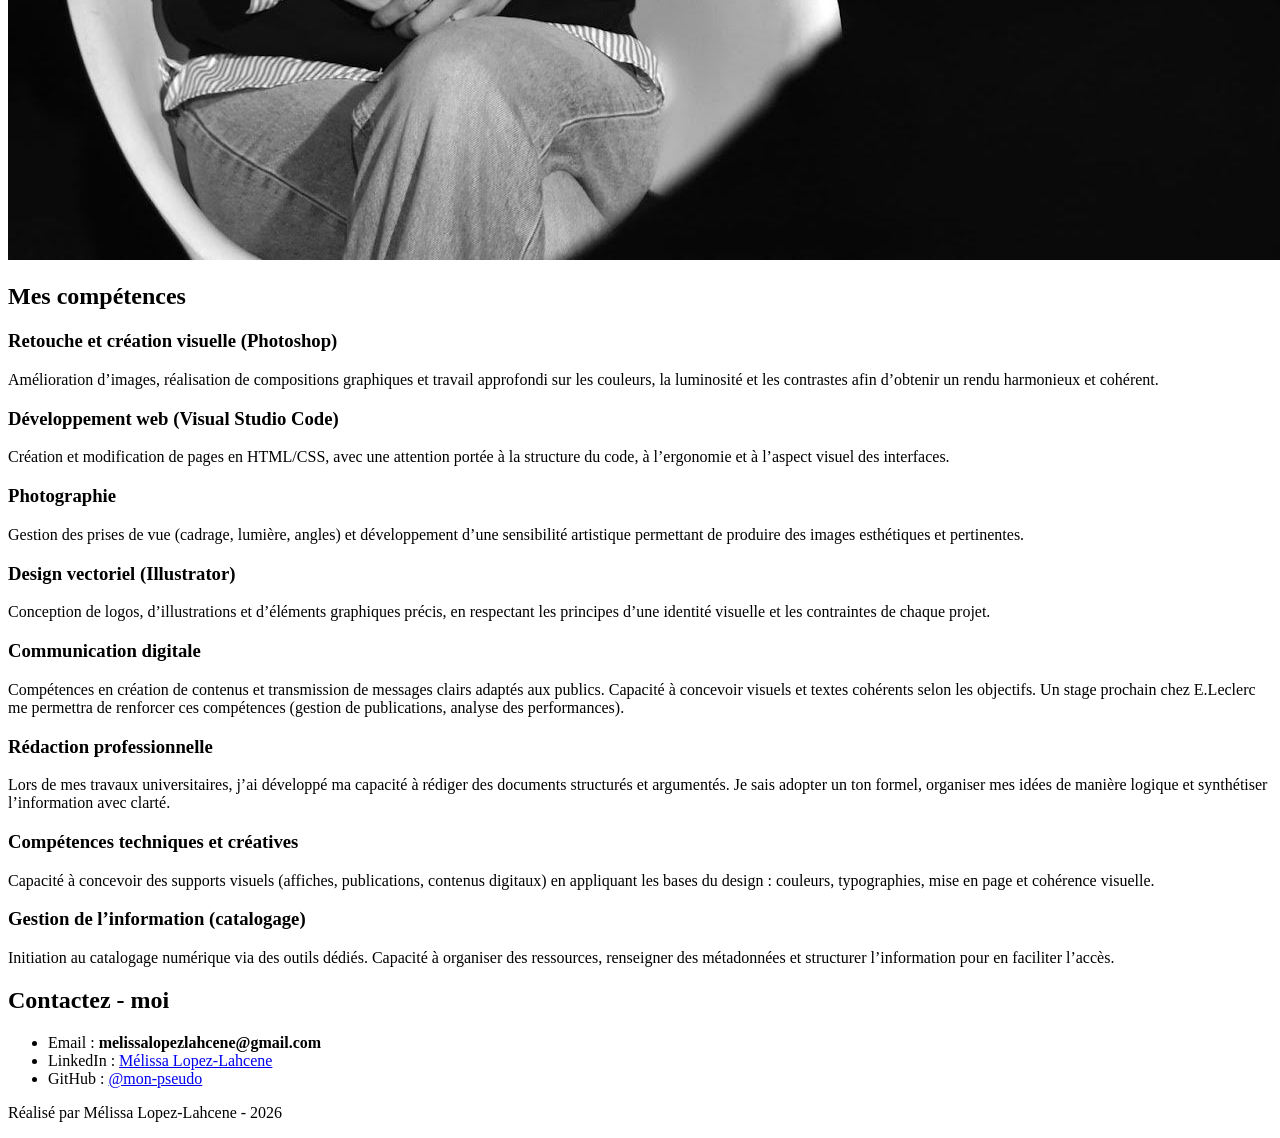
==== commit c301363b: "Add files via upload Premier envoi du site" ====
--- a/index.html
+++ b/index.html
@@ -4,7 +4,7 @@
     <meta charset="UTF-8">
     <meta name="viewport" content="width=device-width, initial-scale=1.0">
     <title>Portfolio Mélissa Lopez-Lahcene</title>
-    <link rel="stylesheet" href="./style.css">
+    <link rel="stylesheet" href="style.css">
 </head>
 <body>
 
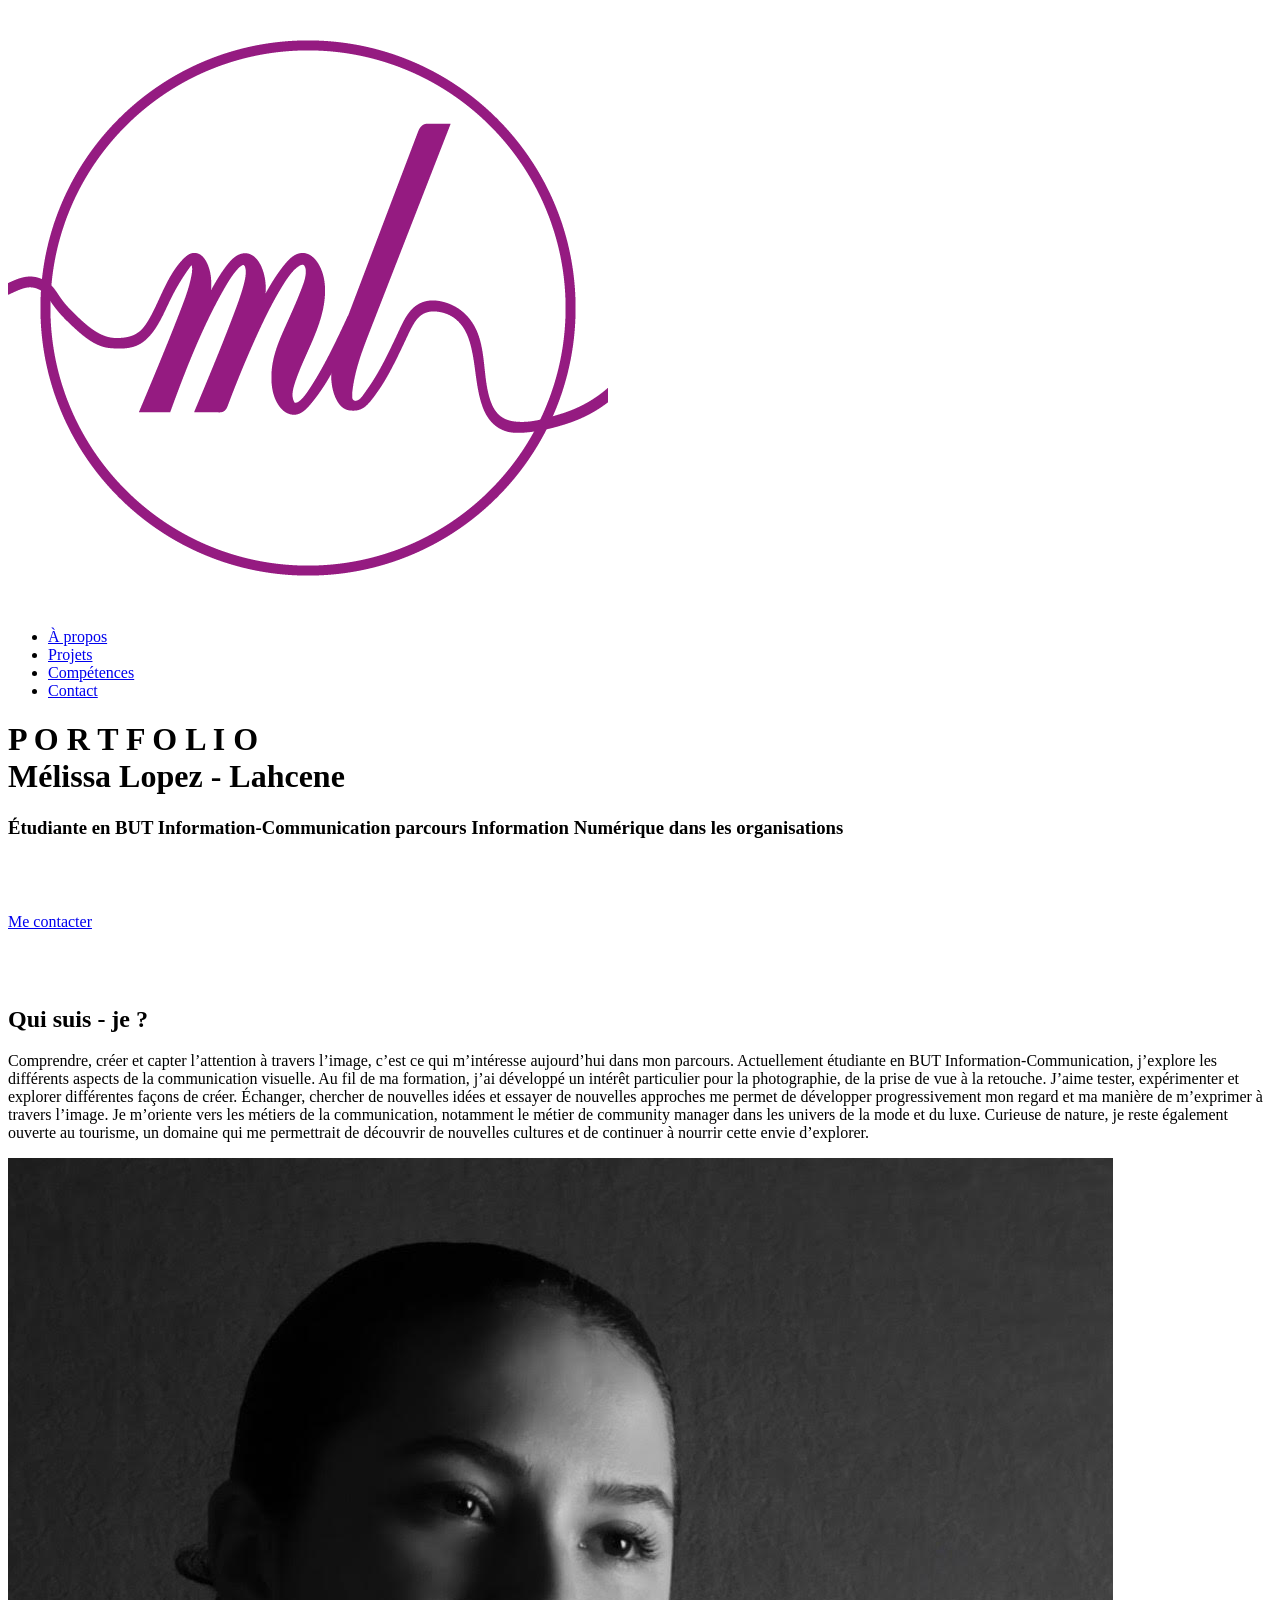
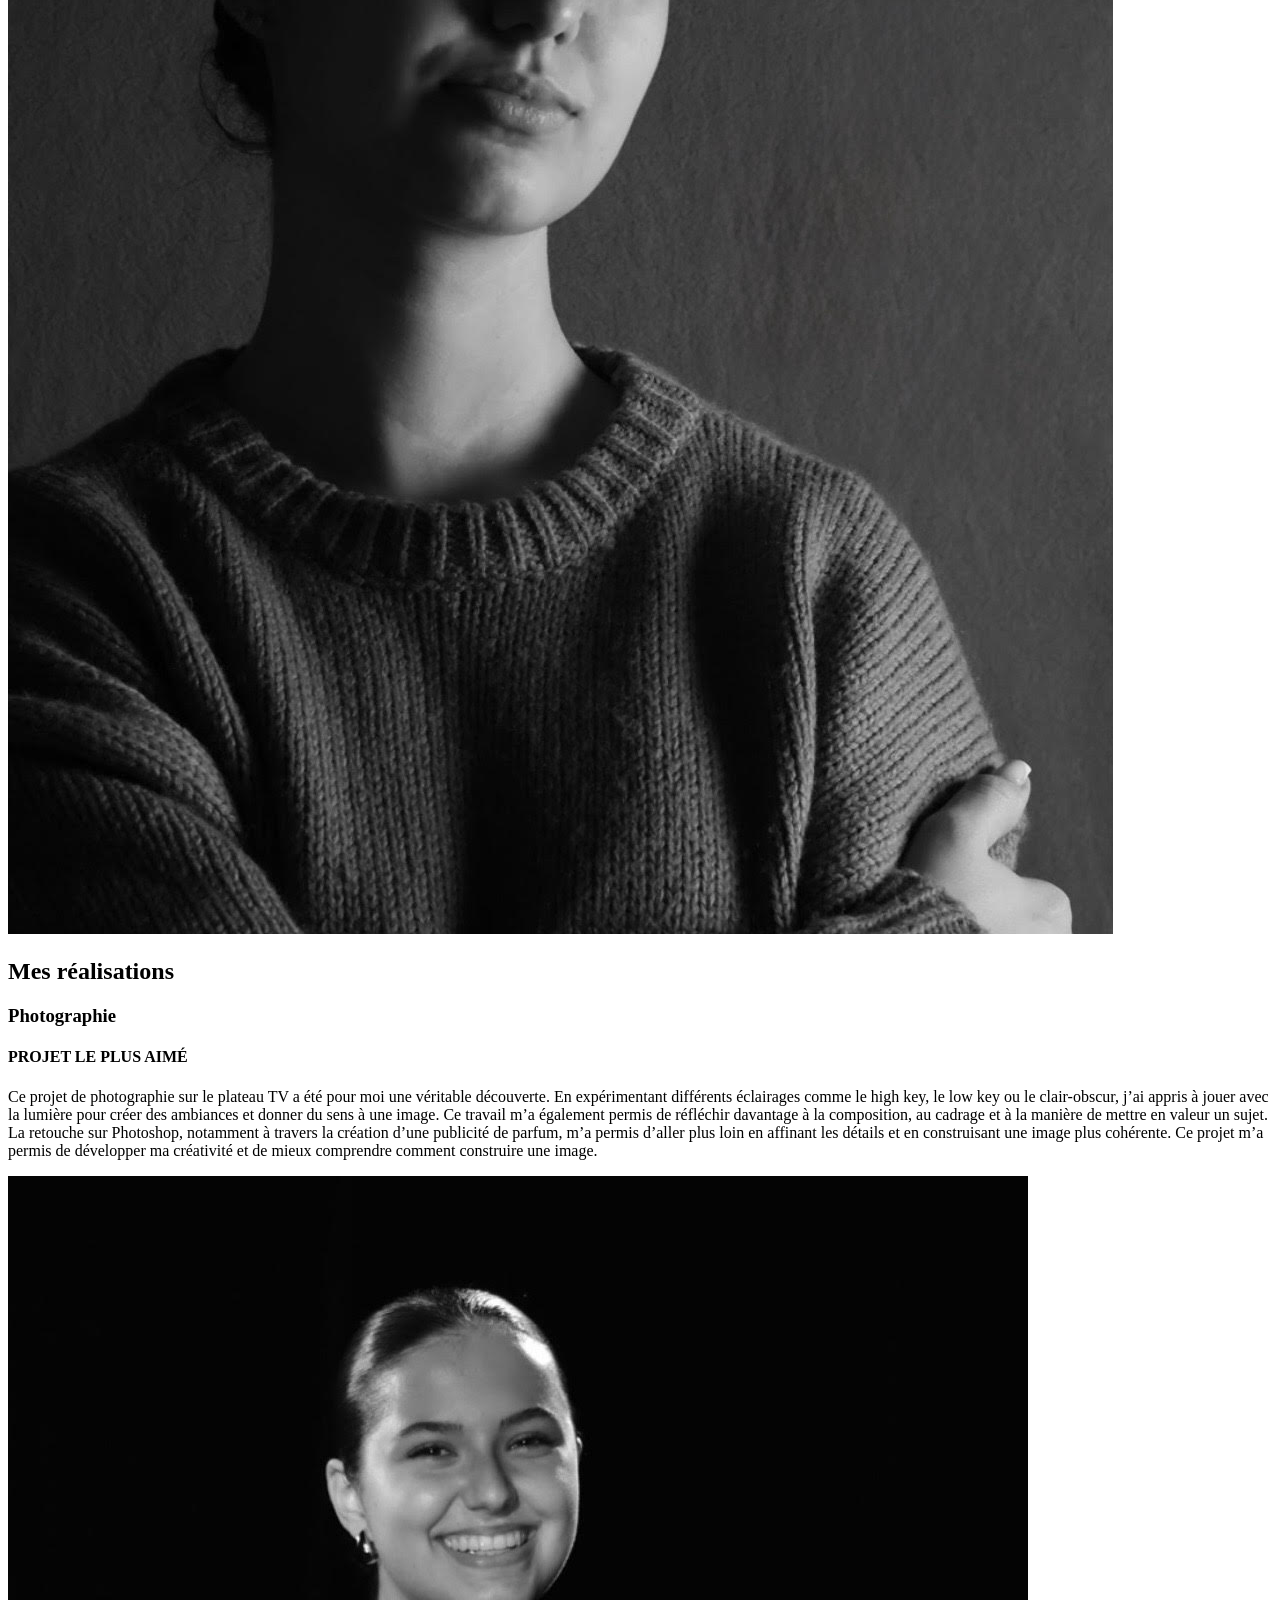
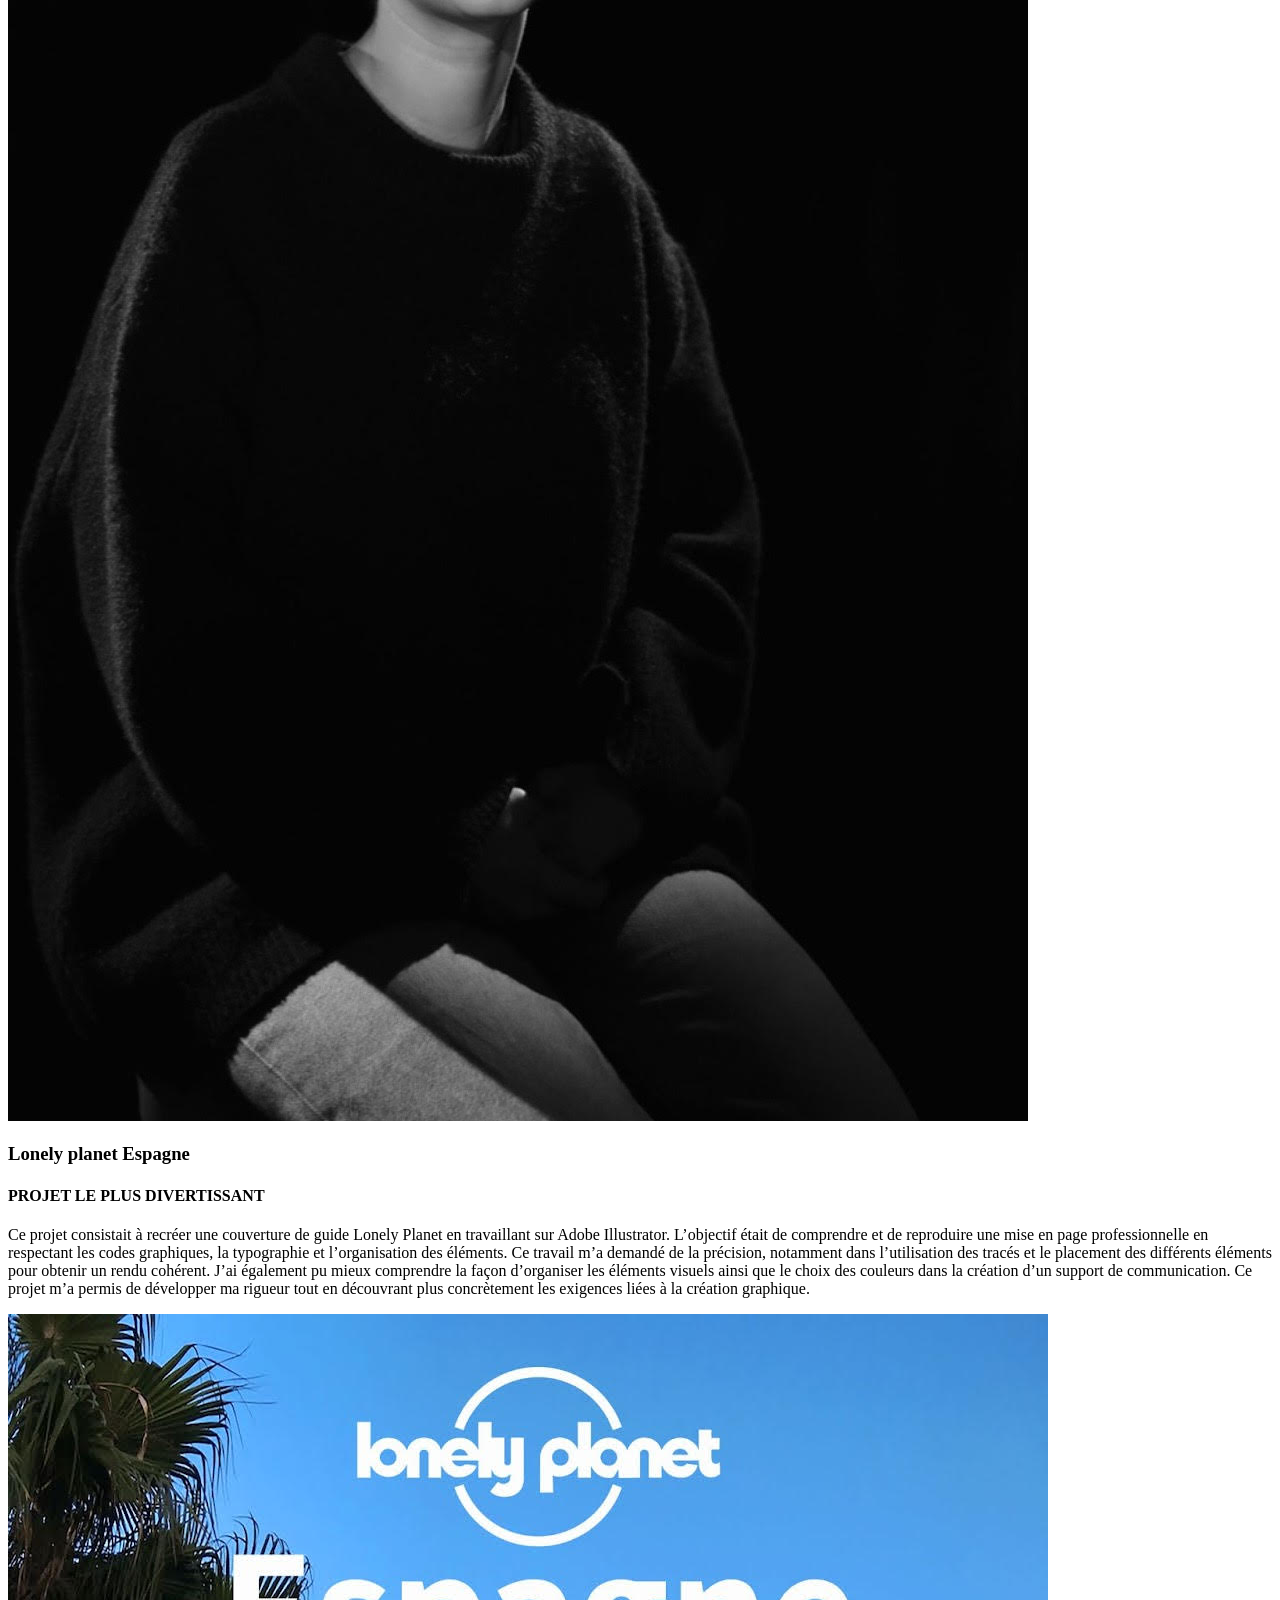
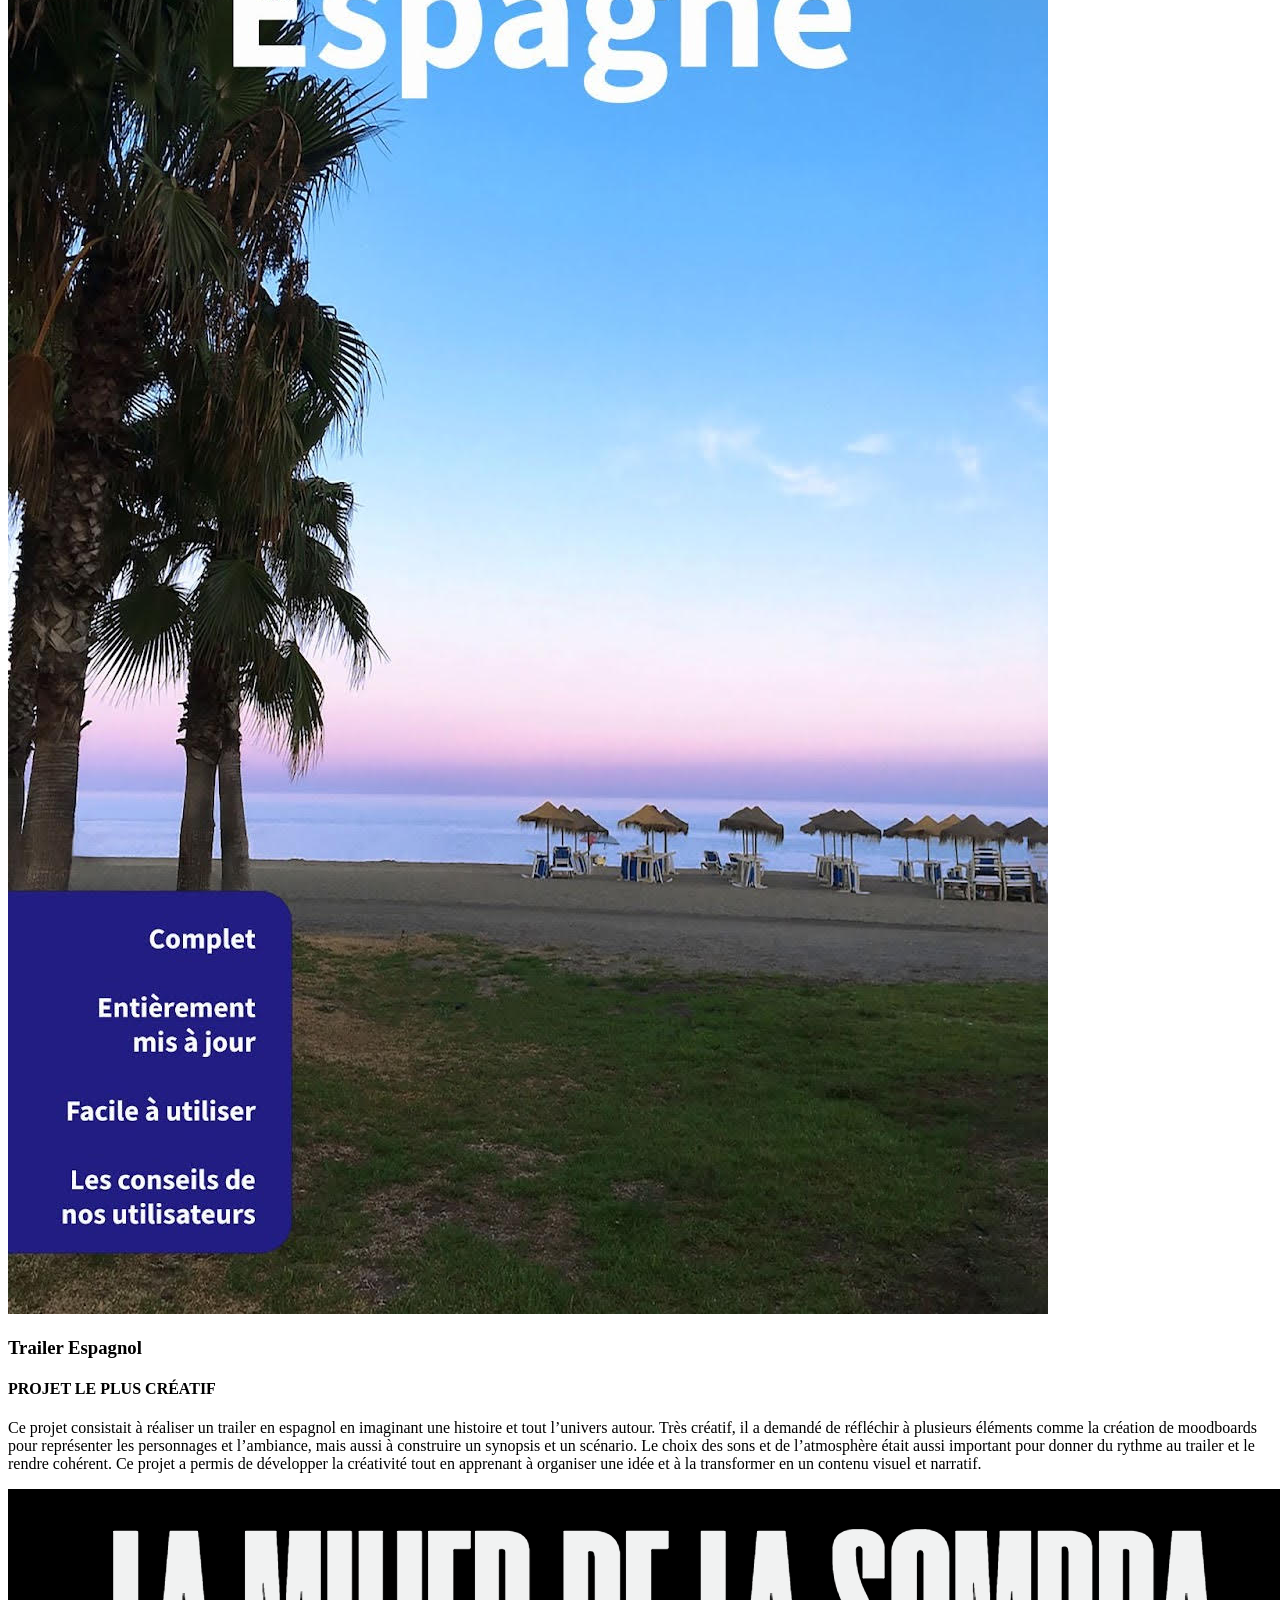
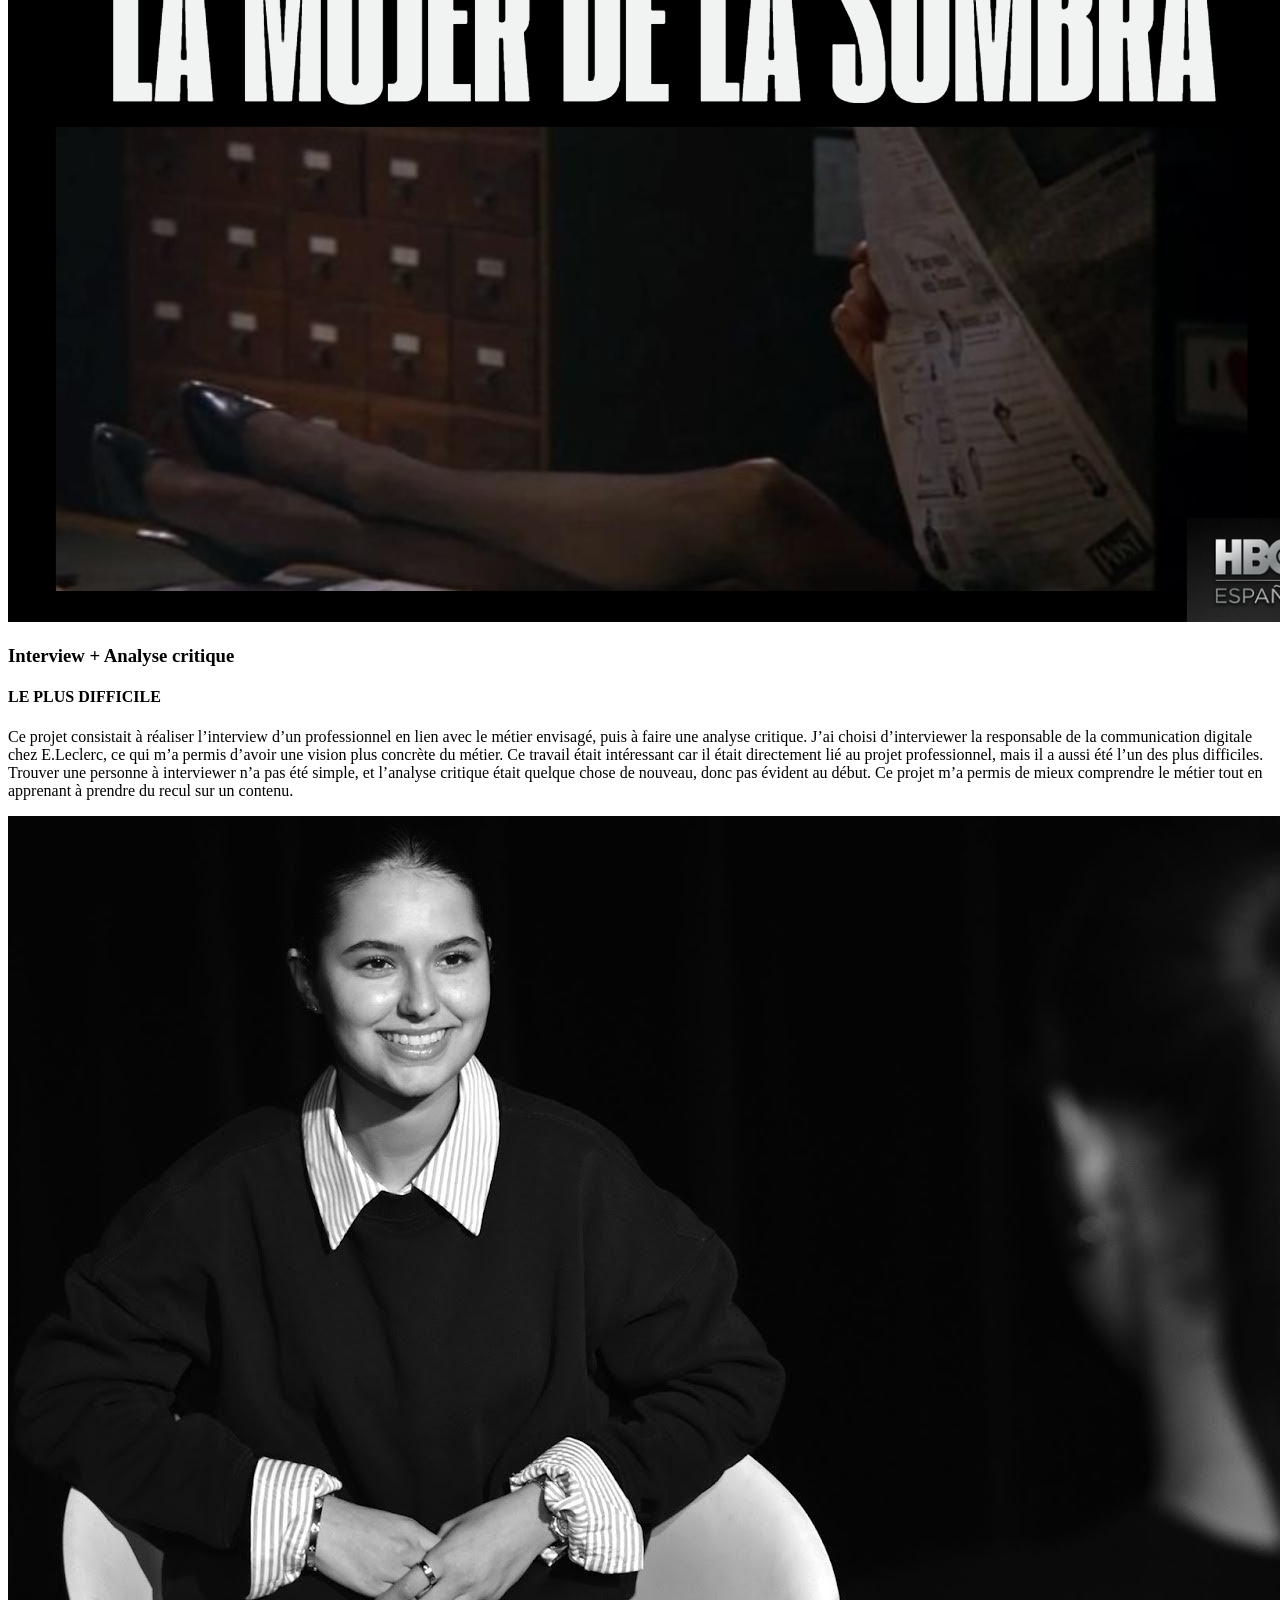
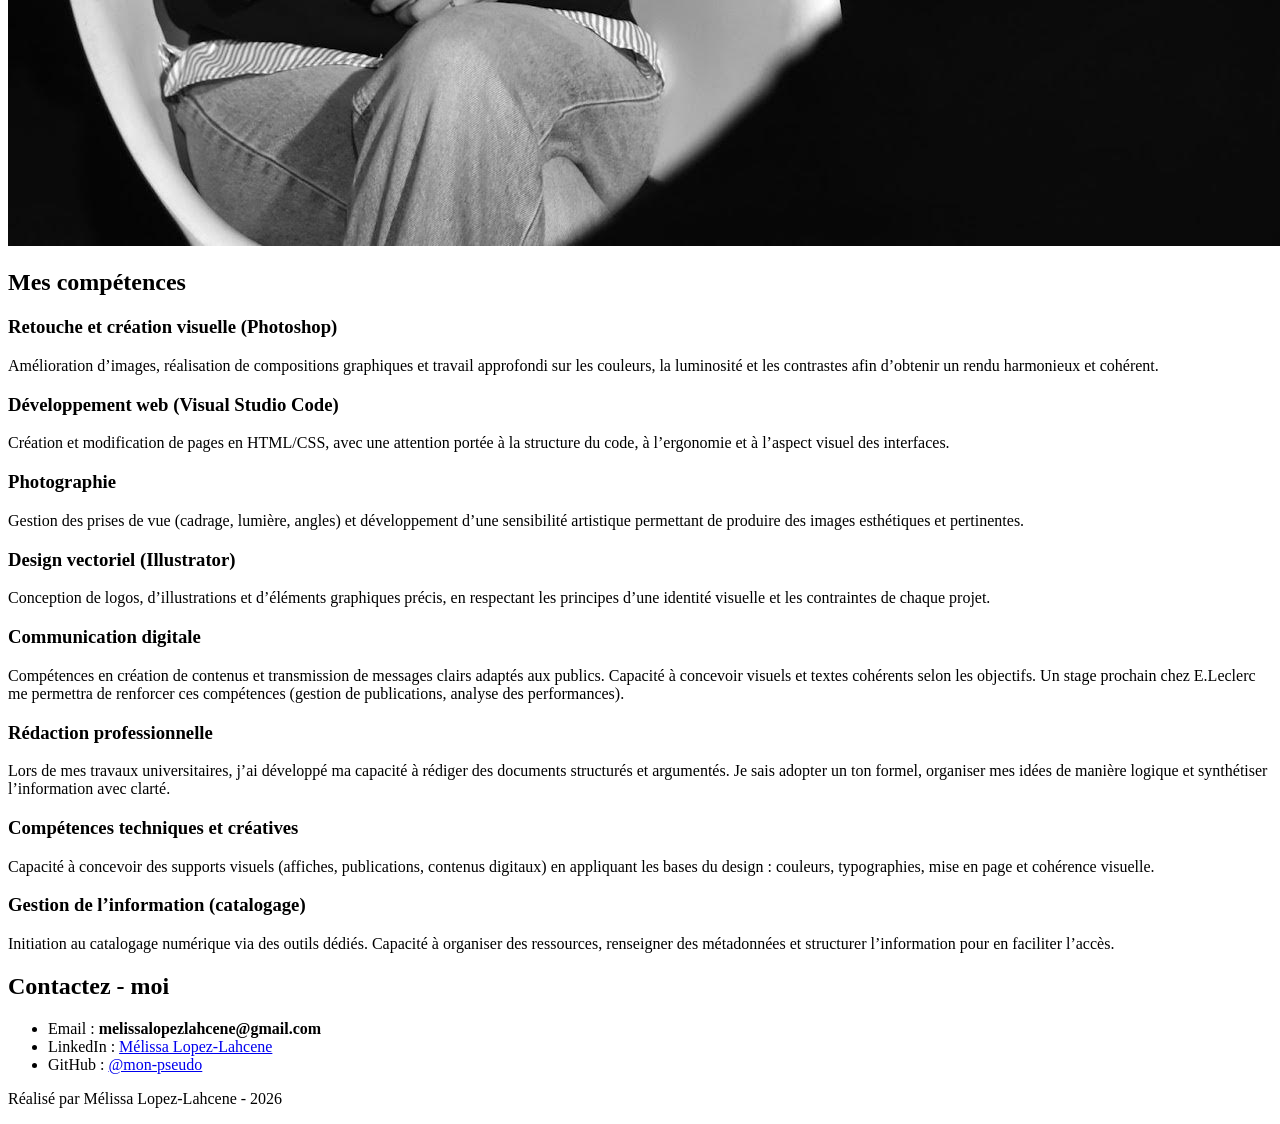
==== commit 10c45aef: "Add files via upload Premier envoi du site" ====
--- a/index.html
+++ b/index.html
@@ -93,7 +93,7 @@
                    
                 </div>
                 <div class="img-container">
-                    <img src="images/lonely planet espagne.jpg" alt="Projet 2">
+                    <img src="images/Lonely planet espagne.jpg" alt="Projet 2">
                 </div>
             </article>
 
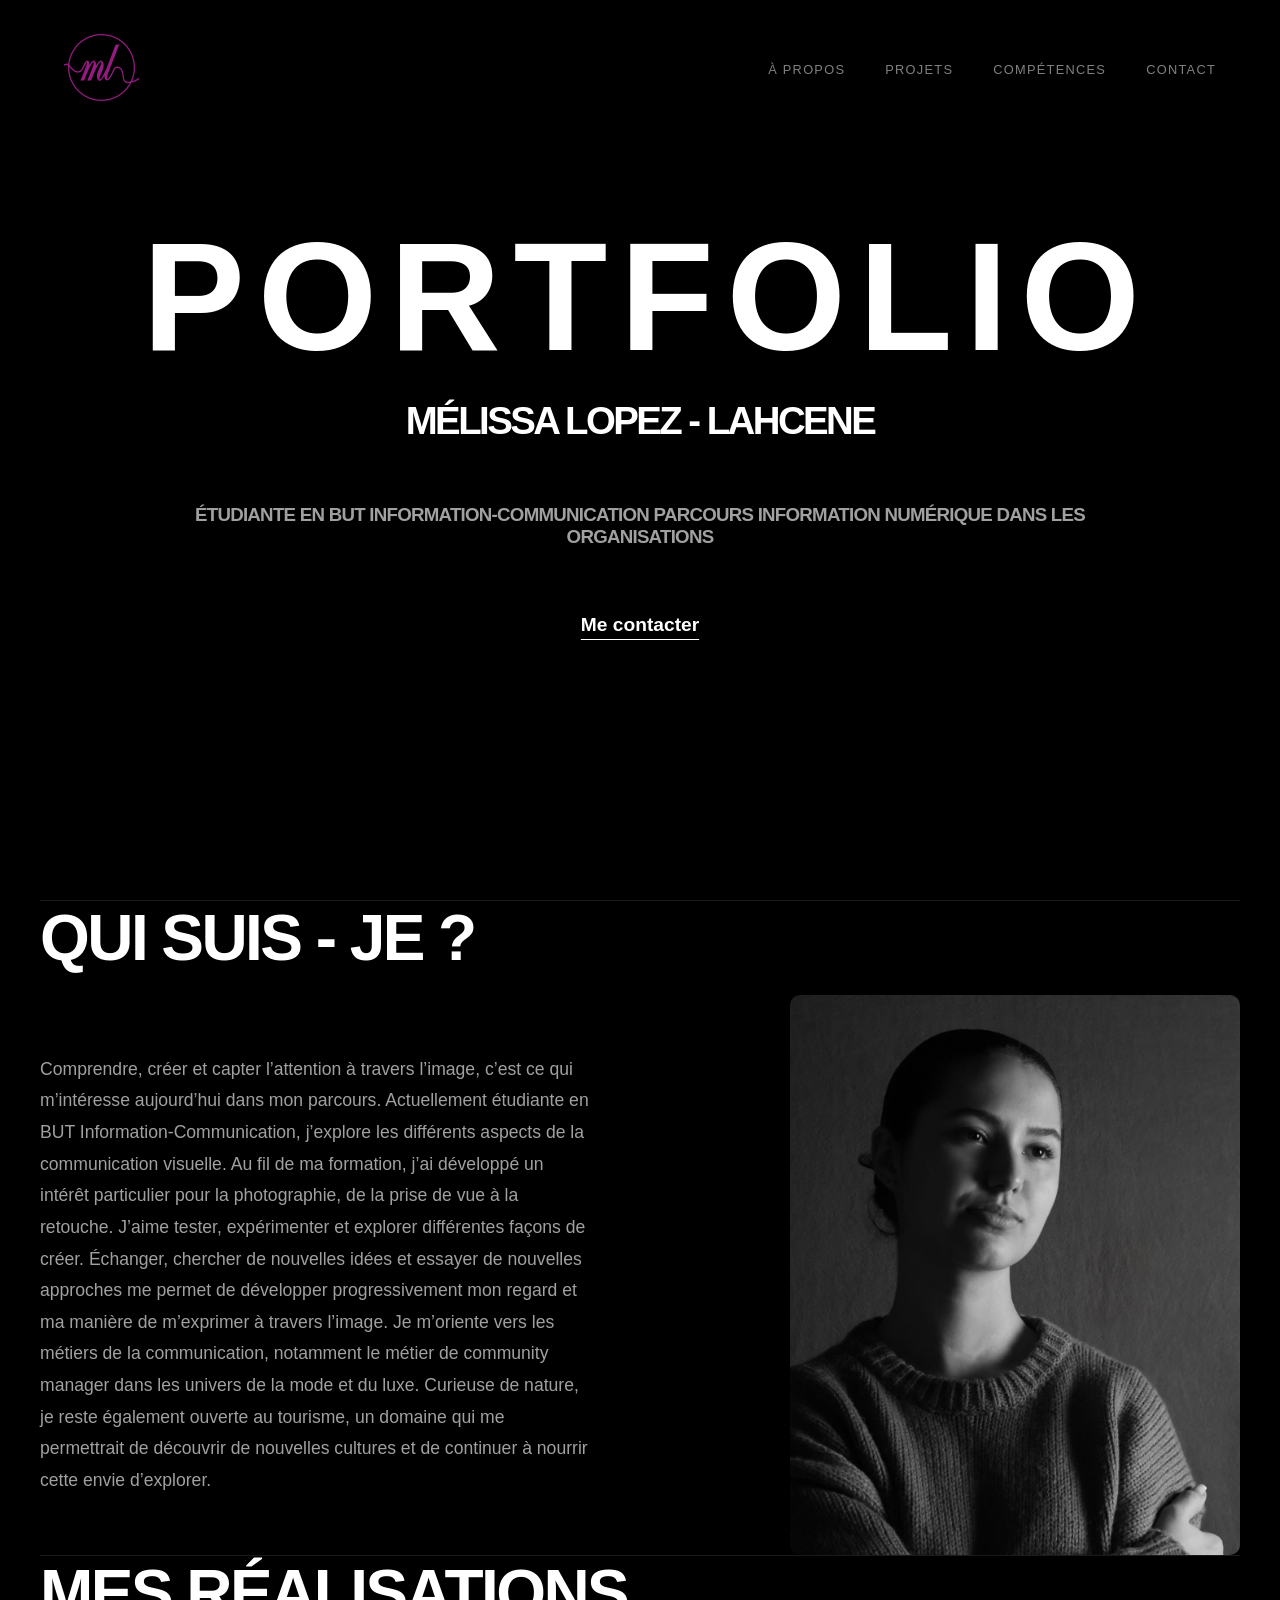
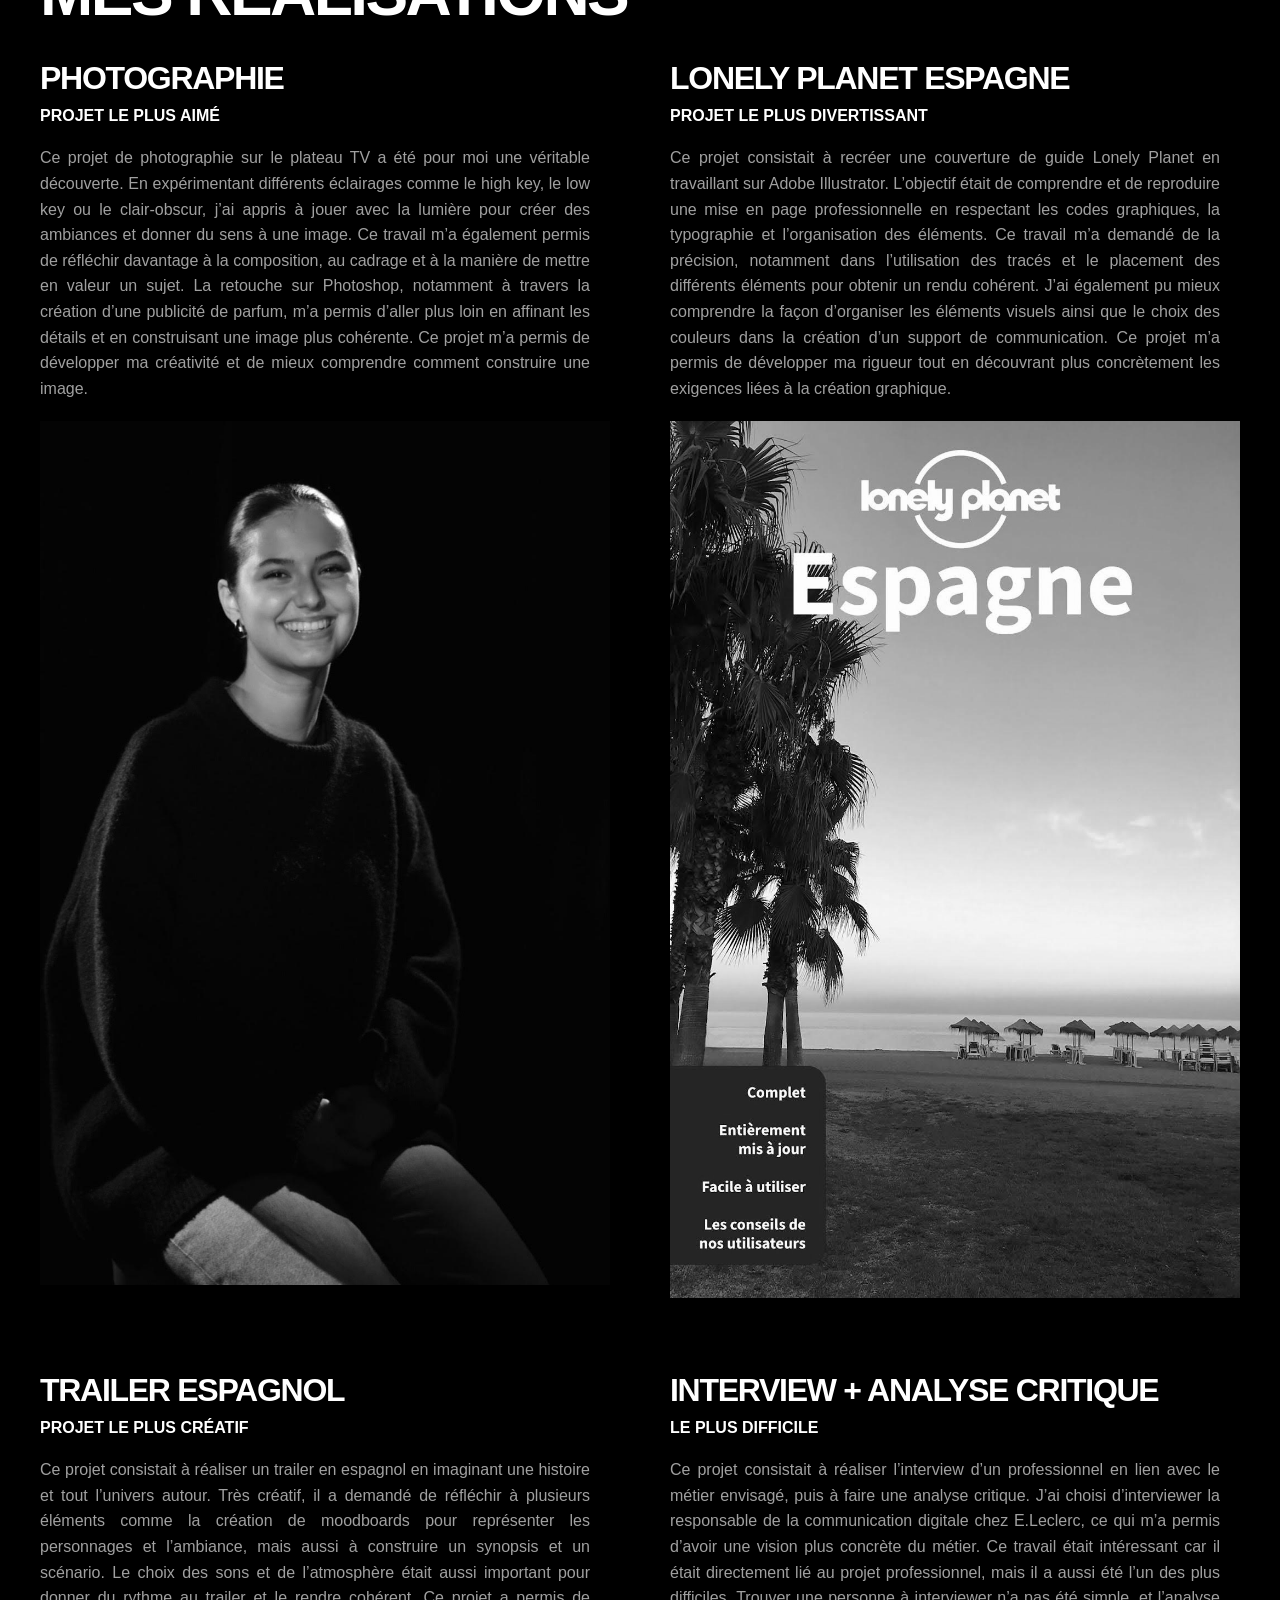
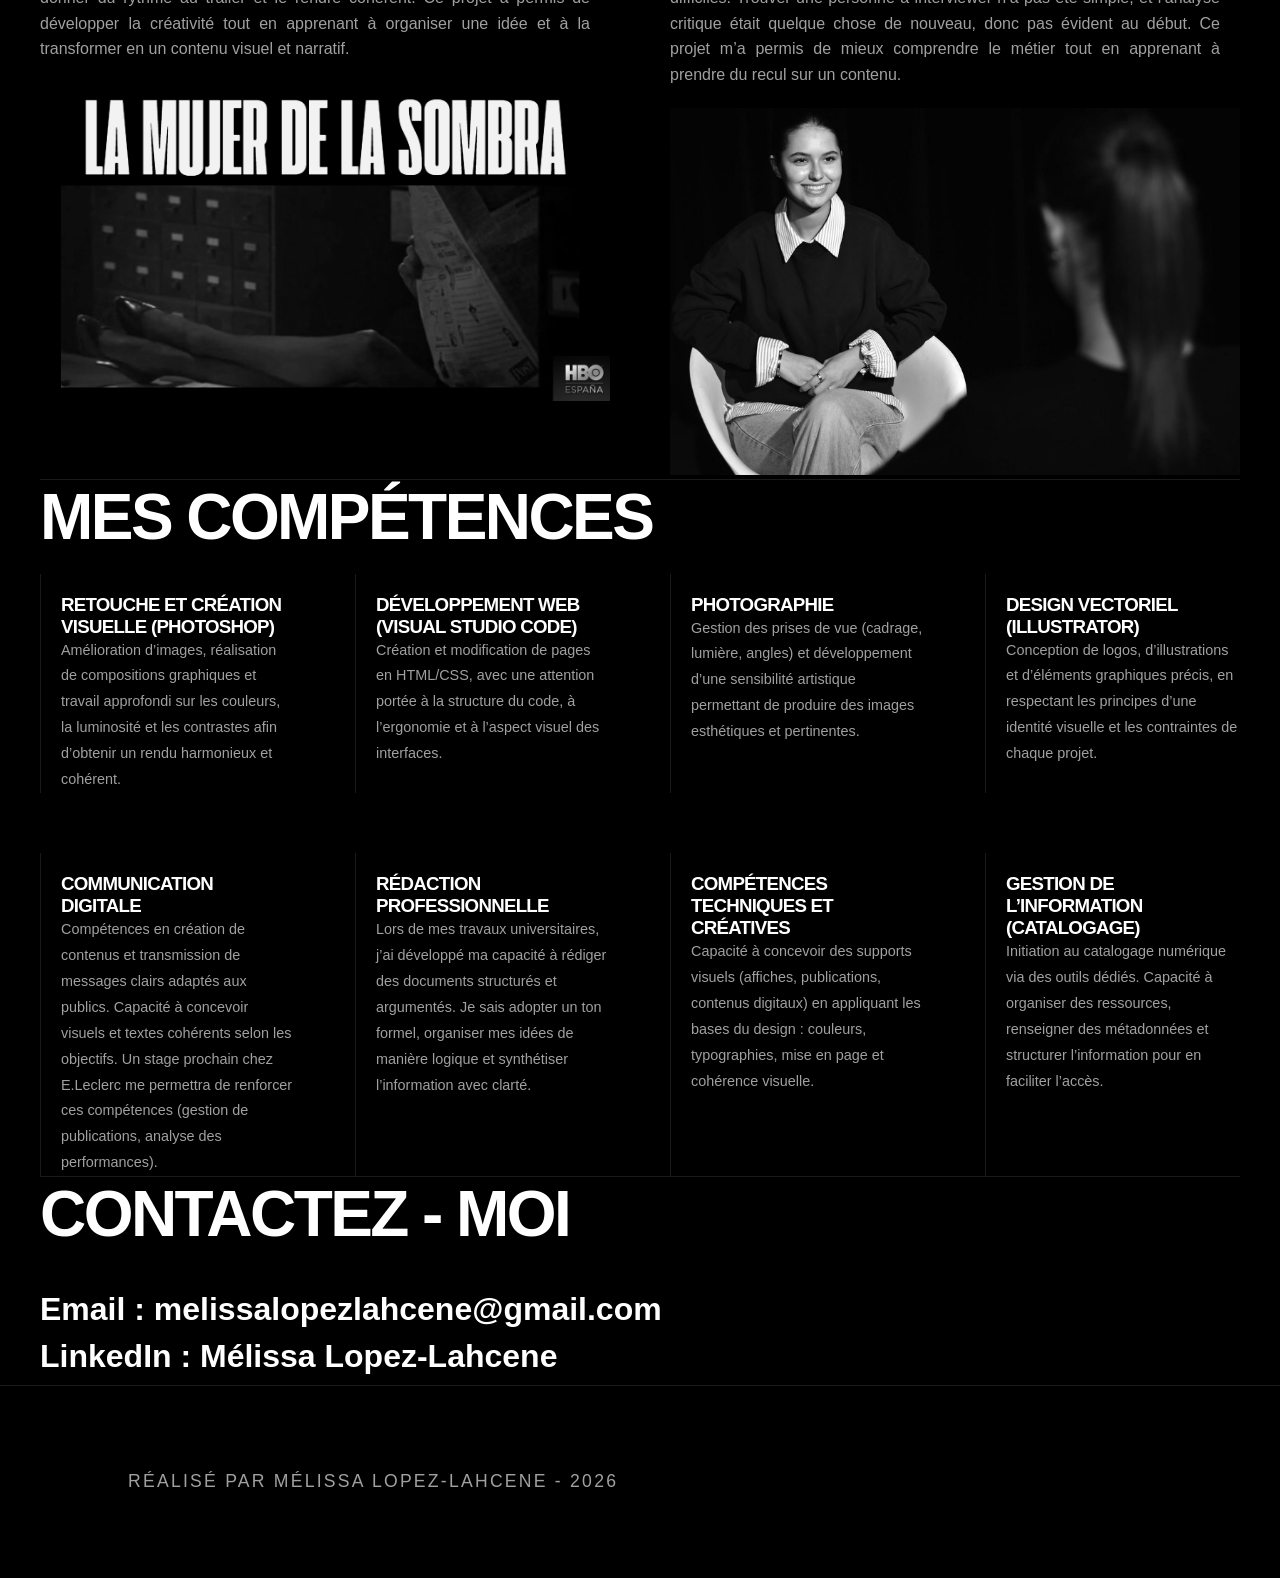
==== commit 1d9ce9c6: "Add files via upload Premier envoi du site" ====
--- a/index.html
+++ b/index.html
@@ -197,7 +197,6 @@
             <li>Email : <strong>melissalopezlahcene@gmail.com</strong></li>
             <li>LinkedIn : <a href="https://www.linkedin.com/in/m%C3%A9lissa-lopez-lahcene-a9044739a/" 
                               target="_blank"> Mélissa Lopez-Lahcene </a></li>
-            <li>GitHub : <a href="#">@mon-pseudo</a></li>
         </ul>
     </section>
 
--- a/style.css
+++ b/style.css
@@ -0,0 +1,260 @@
+/* --- VARIABLES --- */
+:root {
+    --bg: #000000;
+    --text: #ffffff;
+    --grey: #1a1a1a;
+    --accent: #ffffff;
+    --transition: all 0.5s ease;
+}
+
+/* --- RESET & BASE --- */
+* { margin: 0; padding: 0; box-sizing: border-box; }
+html { scroll-behavior: smooth; }
+body { 
+    background-color: var(--bg);
+    color: var(--text);
+    font-family: 'Inter', 'Helvetica Neue', sans-serif;
+    -webkit-font-smoothing: antialiased;
+    overflow-x: hidden; /* ✅ corrige le scroll horizontal */
+}
+
+/* --- TYPOGRAPHIE --- */
+p {
+    max-width: 70ch;
+    margin-inline: 0;
+    font-size: 1.1rem;
+    line-height: 1.8;
+    color: #a0a0a0;
+}
+
+h1, h2, h3 { 
+    font-weight: 800; 
+    text-transform: uppercase;
+    letter-spacing: -0.04em;
+}
+
+/* --- NAVIGATION --- */
+nav {
+    position: fixed;
+    top: 0;
+    width: 100%;
+    display: flex;
+    justify-content: space-between;
+    align-items: center;
+    padding: 30px 5%;
+    background: rgba(0,0,0,0.9);
+    z-index: 1000;
+}
+
+#logo { font-size: 0.9rem; letter-spacing: 0.2em; font-weight: 900; }
+#logo img { display: none; }
+
+nav ul { display: flex; list-style: none; gap: 40px; }
+nav a { 
+    text-decoration: none; 
+    color: var(--text); 
+    font-size: 0.8rem; 
+    text-transform: uppercase;
+    letter-spacing: 0.1em;
+    opacity: 0.5;
+}
+nav a:hover { opacity: 1; }
+
+.img-logo { width: 75px; }
+nav a:has(.img-logo){ opacity: 1; }
+
+/* --- HEADER --- */
+header {
+    height: 100vh;
+    display: flex;
+    align-items: center;
+    justify-content: center;
+    padding: 0 10%;
+}
+
+/* --- HERO TEXT --- */
+#hero-text {
+    text-align: center;
+}
+
+/* taille globale cohérente */
+#hero-text h1 { 
+    font-size: clamp(2rem, 6vw, 4rem);
+    line-height: 1.2;
+    margin: 0;
+}
+
+/* --- PORTFOLIO (animés) --- */
+#hero-text .title span {
+    font-size: clamp(4.5rem, 12vw, 10.5rem);
+    line-height: 1.3;
+
+    opacity: 0;
+    display: inline-block;
+    transform: translateY(20px);
+    animation: appear 2s forwards;
+}
+
+/* --- NOM --- */
+#hero-text .subtitle {
+    font-size: clamp(1.5rem, 3vw, 2.5rem);
+    display: block;
+
+    opacity: 0;
+    animation: fadeIn 1s ease forwards;
+    animation-delay: 1s;
+}
+
+/* petit texte */
+#hero-text h3{
+    margin-top: 60px;
+    color: #a0a0a0;
+}
+
+#hero-img { display: none; }
+
+/* --- BOUTON --- */
+.btn {
+    font-size: 1.2rem;
+    color: var(--text);
+    text-decoration: underline;
+    text-underline-offset: 8px;
+    font-weight: bold;
+}
+
+/* --- SECTIONS --- */
+section { 
+    border-top: 1px solid var(--grey); 
+    max-width: 1200px;
+    margin:auto;
+}
+
+section h2 { 
+    font-size: 5vw; 
+    margin-bottom: 20px; 
+}
+
+/* Grilles */
+.grid-4, .grid-2 { display: grid; gap: 60px; }
+.grid-4 { grid-template-columns: repeat(auto-fit, minmax(200px, 1fr)); }
+.grid-2 { grid-template-columns: repeat(auto-fit, minmax(400px, 1fr)); }
+
+/* --- COMPÉTENCES --- */
+#skills article {
+    border-left: 1px solid var(--grey);
+    padding-left: 20px;
+    transition: var(--transition);
+}
+#skills article:hover { border-left-color: var(--text); }
+#skills article p { font-size: 0.9rem; }
+.icon { filter: grayscale(1) brightness(2); margin-bottom: 20px; display: block; }
+
+/* --- RÉALISATIONS --- */
+#projects article {
+    display: block;
+    background: transparent;
+    transition: var(--transition);
+}
+
+#projects .img-container { 
+    margin-top: 20px;
+    overflow: hidden;
+}
+
+#projects img { 
+    width: 100%; 
+    height: 100%; 
+    object-fit: cover; 
+    filter: grayscale(100%);
+    transition: var(--transition); 
+}
+
+#projects article:hover img { 
+    filter: grayscale(0%);
+    transform: scale(1.03);
+}
+
+#projects .info h3 { 
+    font-size: 2rem; 
+    margin: 10px 0; 
+}
+
+h4 { margin-bottom: 20px; }
+
+.description {
+    text-align: justify;
+    line-height: 1.6;   /* un peu moins espacé */
+    font-size: 1rem;  /* ⬅️ réduit la taille du texte */
+    max-width: 550px;   /* ⬅️ évite que ça fasse une ligne trop longue */
+}
+
+#projects .info img {
+    width: 70%;
+    height: 100%;
+    object-fit: cover;
+}
+
+/* --- CONTACT --- */
+#contact { text-align: left; }
+#contact ul { list-style: none; margin-top: 40px; }
+#contact li { font-size: 2rem; font-weight: bold; margin-bottom: 10px; }
+#contact a { color: var(--text); text-decoration: none; }
+#contact a:hover { color: #555; }
+
+/* --- FOOTER --- */
+footer {
+    padding: 80px 10%;
+    border-top: 1px solid var(--grey);
+    font-size: 0.7rem;
+    text-transform: uppercase;
+    letter-spacing: 0.2em;
+    color: #555;
+}
+
+/* --- RESPONSIVE --- */
+@media (max-width: 768px) {
+    #hero-text h1 { font-size: 4rem; }
+    section h2 { font-size: 2.5rem; }
+    nav ul { display: none; }
+}
+
+section {
+    scroll-margin-top: 120px;
+}
+
+/* --- ANIMATIONS --- */
+@keyframes appear {
+    to {
+        opacity: 1;
+        transform: translateY(0);
+    }
+}
+
+@keyframes fadeIn {
+    to {
+        opacity: 1;
+    }
+}
+
+/* --- ABOUT --- */
+.about-container {
+    display: flex;
+    align-items: center;
+    gap: 200px;}
+
+.about-container p {
+    flex: 20;}
+
+.about-container img {
+    width: 450px;
+    border-radius: 10px;}
+
+/* Responsive */
+@media (max-width: 768px) {
+    .about-container {
+        flex-direction: column;
+        text-align: center;}
+
+    .about-container img {
+        width: 70%;}
+}
